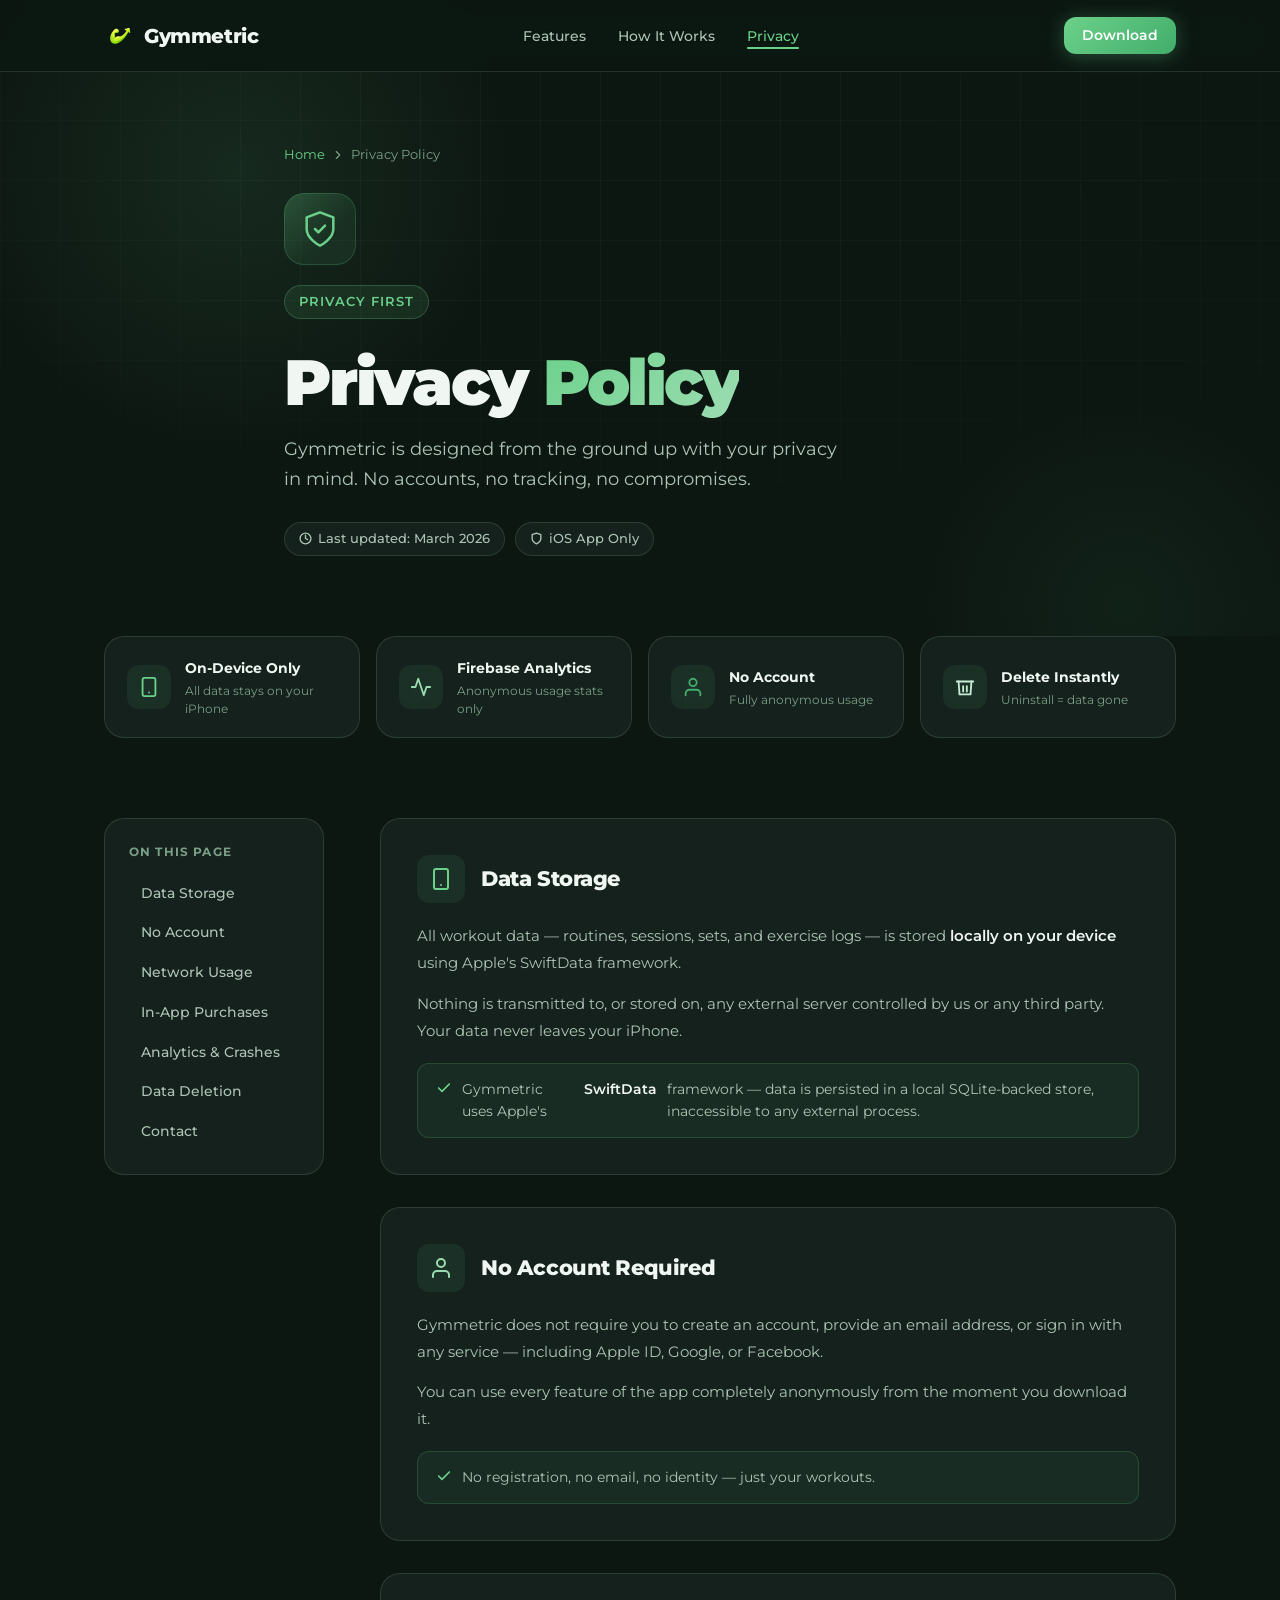
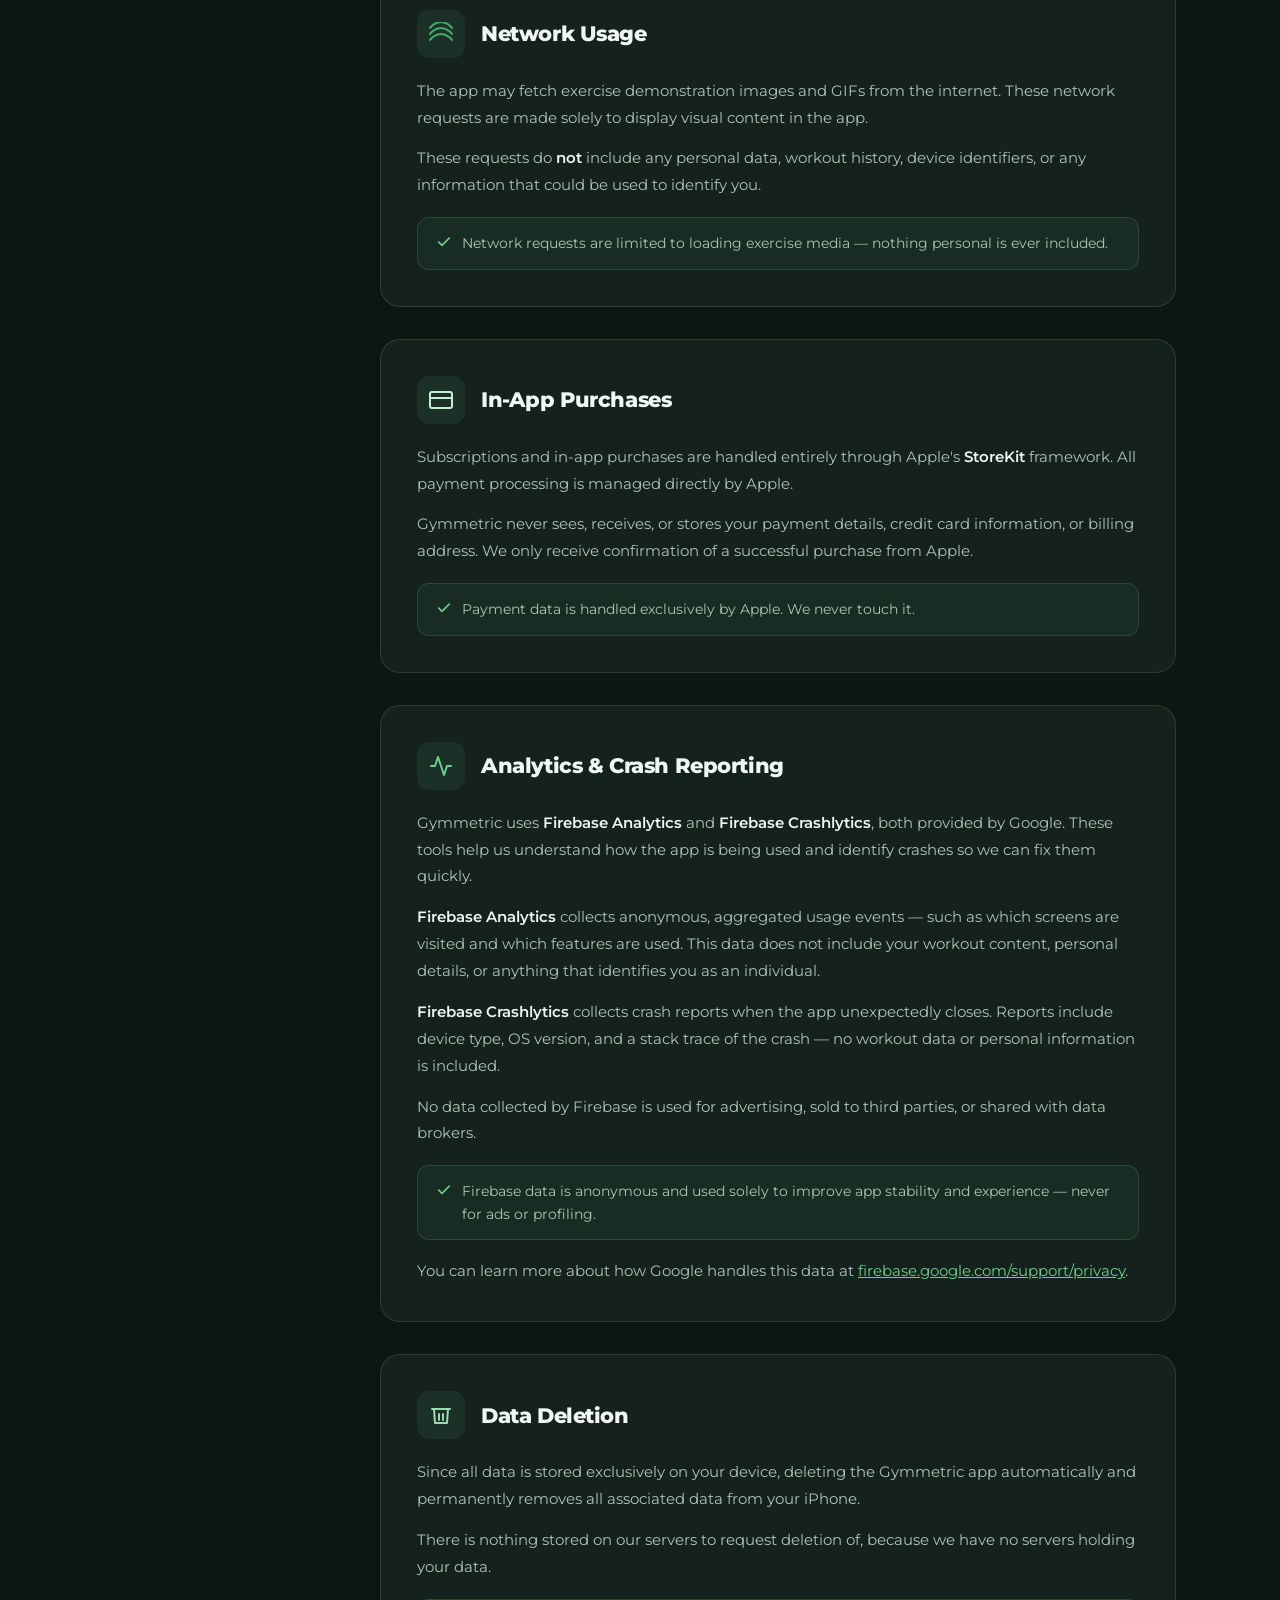
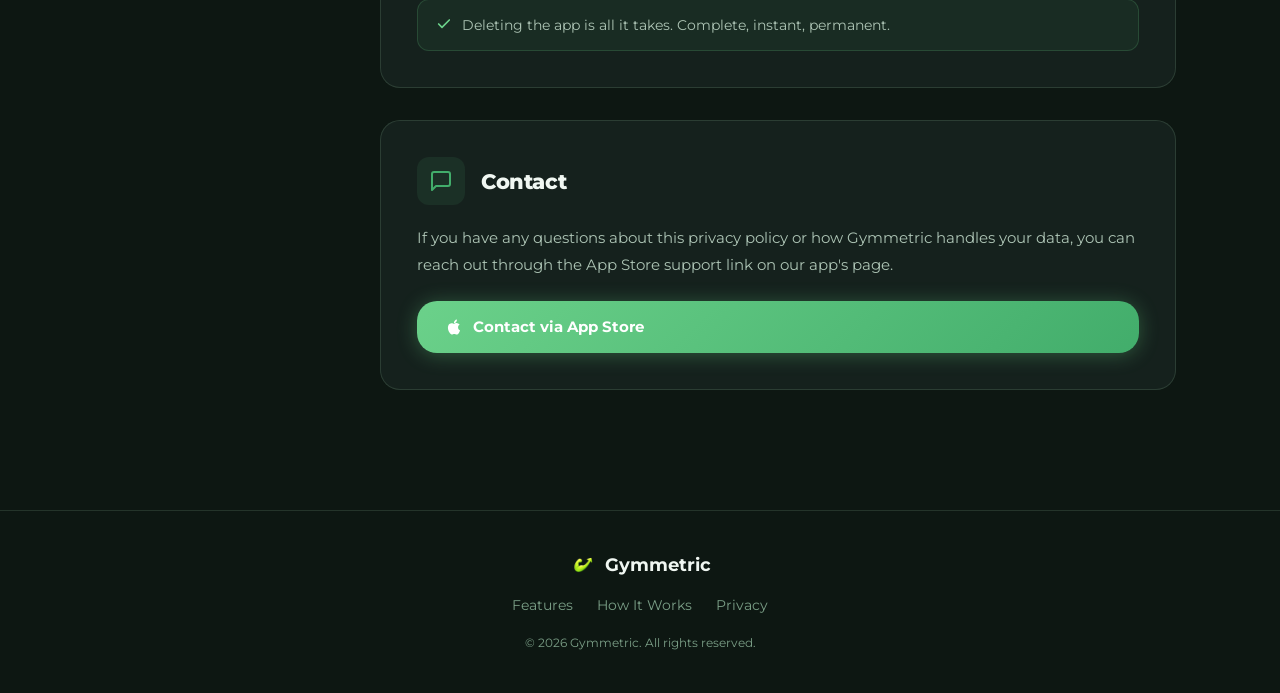
==== privacy.html @ 846d5af1 "feat: update website to fit the new app design" ====
<!DOCTYPE html>
<html lang="en">
<head>
    <meta charset="UTF-8">
    <meta name="viewport" content="width=device-width, initial-scale=1.0">
    <title>Privacy Policy — Gymmetric</title>
    <meta name="description" content="Gymmetric's privacy policy. Your workout data stays on your device. No accounts, no tracking, no ads.">
    <link rel="stylesheet" href="assets/css/styles.css">
    <link rel="stylesheet" href="assets/css/privacy.css">
    <link rel="icon" type="image/png" href="assets/images/logo.png">
    <link rel="apple-touch-icon" href="assets/images/logo.png">
    <link rel="preconnect" href="https://fonts.googleapis.com">
    <link rel="preconnect" href="https://fonts.gstatic.com" crossorigin>
    <link href="https://fonts.googleapis.com/css2?family=Montserrat:wght@400;500;600;700;800;900&display=swap" rel="stylesheet">
</head>
<body class="privacy-page">

    <!-- ======================== NAV ======================== -->
    <nav class="nav nav--scrolled" id="nav">
        <div class="nav__inner container">
            <a href="index.html" class="nav__logo">
                <img src="assets/images/logo.png" alt="Gymmetric" class="nav__logo-img">
                Gymmetric
            </a>
            <ul class="nav__links">
                <li><a href="index.html#features">Features</a></li>
                <li><a href="index.html#how-it-works">How It Works</a></li>
                <li><a href="privacy.html" class="active">Privacy</a></li>
            </ul>
            <a href="https://apps.apple.com/ma/app/gymmetric-gym-workout-tracker/id6747186413" target="_blank" rel="noopener" class="btn btn--sm btn--primary nav__cta">Download</a>
            <button class="nav__hamburger" id="hamburger" aria-label="Toggle menu">
                <span></span><span></span><span></span>
            </button>
        </div>
    </nav>

    <!-- Mobile menu -->
    <div class="mobile-menu" id="mobileMenu">
        <ul>
            <li><a href="index.html#features">Features</a></li>
            <li><a href="index.html#how-it-works">How It Works</a></li>
            <li><a href="privacy.html">Privacy</a></li>
            <li><a href="https://apps.apple.com/ma/app/gymmetric-gym-workout-tracker/id6747186413" target="_blank" rel="noopener" class="btn btn--primary btn--block">Download</a></li>
        </ul>
    </div>

    <!-- ======================== PAGE HERO ======================== -->
    <section class="priv-hero">
        <div class="priv-hero__glow priv-hero__glow--1"></div>
        <div class="priv-hero__glow priv-hero__glow--2"></div>
        <div class="hero__bg-grid"></div>
        <div class="container priv-hero__inner">
            <div class="priv-hero__breadcrumb reveal">
                <a href="index.html">Home</a>
                <svg width="14" height="14" viewBox="0 0 24 24" fill="none" stroke="currentColor" stroke-width="2" stroke-linecap="round" stroke-linejoin="round"><polyline points="9 18 15 12 9 6"/></svg>
                <span>Privacy Policy</span>
            </div>
            <div class="priv-hero__content reveal reveal--delay-1">
                <div class="priv-hero__icon">
                    <svg width="40" height="40" viewBox="0 0 24 24" fill="none" stroke="#6BD18A" stroke-width="1.5" stroke-linecap="round" stroke-linejoin="round">
                        <path d="M12 22s8-4 8-10V5l-8-3-8 3v7c0 6 8 10 8 10z"/>
                        <polyline points="9 12 11 14 15 10"/>
                    </svg>
                </div>
                <span class="badge">Privacy First</span>
                <h1 class="priv-hero__title">Privacy <span class="gradient-text">Policy</span></h1>
                <p class="priv-hero__subtitle">Gymmetric is designed from the ground up with your privacy in mind. No accounts, no tracking, no compromises.</p>
                <div class="priv-hero__meta">
                    <span class="priv-meta-pill">
                        <svg width="13" height="13" viewBox="0 0 24 24" fill="none" stroke="currentColor" stroke-width="2.5" stroke-linecap="round" stroke-linejoin="round"><circle cx="12" cy="12" r="10"/><path d="M12 6v6l4 2"/></svg>
                        Last updated: March 2026
                    </span>
                    <span class="priv-meta-pill">
                        <svg width="13" height="13" viewBox="0 0 24 24" fill="none" stroke="currentColor" stroke-width="2.5" stroke-linecap="round" stroke-linejoin="round"><path d="M12 22s8-4 8-10V5l-8-3-8 3v7c0 6 8 10 8 10z"/></svg>
                        iOS App Only
                    </span>
                </div>
            </div>
        </div>
    </section>

    <!-- ======================== QUICK SUMMARY ======================== -->
    <section class="priv-summary">
        <div class="container">
            <div class="priv-summary__grid">
                <div class="priv-summary__item reveal">
                    <div class="priv-summary__icon" style="--c: #6BD18A;">
                        <svg width="22" height="22" viewBox="0 0 24 24" fill="none" stroke="currentColor" stroke-width="2" stroke-linecap="round" stroke-linejoin="round"><rect x="5" y="2" width="14" height="20" rx="2"/><line x1="12" y1="18" x2="12.01" y2="18"/></svg>
                    </div>
                    <div>
                        <h4>On-Device Only</h4>
                        <p>All data stays on your iPhone</p>
                    </div>
                </div>
                <div class="priv-summary__item reveal reveal--delay-1">
                    <div class="priv-summary__icon" style="--c: #9ADCB0;">
                        <svg width="22" height="22" viewBox="0 0 24 24" fill="none" stroke="currentColor" stroke-width="2" stroke-linecap="round" stroke-linejoin="round"><polyline points="22 12 18 12 15 21 9 3 6 12 2 12"/></svg>
                    </div>
                    <div>
                        <h4>Firebase Analytics</h4>
                        <p>Anonymous usage stats only</p>
                    </div>
                </div>
                <div class="priv-summary__item reveal reveal--delay-2">
                    <div class="priv-summary__icon" style="--c: #42AD6B;">
                        <svg width="22" height="22" viewBox="0 0 24 24" fill="none" stroke="currentColor" stroke-width="2" stroke-linecap="round" stroke-linejoin="round"><path d="M20 21v-2a4 4 0 0 0-4-4H8a4 4 0 0 0-4 4v2"/><circle cx="12" cy="7" r="4"/></svg>
                    </div>
                    <div>
                        <h4>No Account</h4>
                        <p>Fully anonymous usage</p>
                    </div>
                </div>
                <div class="priv-summary__item reveal reveal--delay-3">
                    <div class="priv-summary__icon" style="--c: #C5EDD5;">
                        <svg width="22" height="22" viewBox="0 0 24 24" fill="none" stroke="currentColor" stroke-width="2" stroke-linecap="round" stroke-linejoin="round"><polyline points="3 6 5 6 21 6"/><path d="M19 6l-1 14H6L5 6"/><path d="M10 11v6"/><path d="M14 11v6"/></svg>
                    </div>
                    <div>
                        <h4>Delete Instantly</h4>
                        <p>Uninstall = data gone</p>
                    </div>
                </div>
            </div>
        </div>
    </section>

    <!-- ======================== PRIVACY DETAILS ======================== -->
    <section class="priv-content">
        <div class="container">
            <div class="priv-content__inner">

                <!-- Sidebar TOC -->
                <nav class="priv-toc" id="privToc">
                    <p class="priv-toc__label">On this page</p>
                    <ul>
                        <li><a href="#data-storage" class="priv-toc__link active">Data Storage</a></li>
                        <li><a href="#no-account" class="priv-toc__link">No Account</a></li>
                        <li><a href="#network" class="priv-toc__link">Network Usage</a></li>
                        <li><a href="#purchases" class="priv-toc__link">In-App Purchases</a></li>
                        <li><a href="#analytics" class="priv-toc__link">Analytics &amp; Crashes</a></li>
                        <li><a href="#deletion" class="priv-toc__link">Data Deletion</a></li>
                        <li><a href="#contact" class="priv-toc__link">Contact</a></li>
                    </ul>
                </nav>

                <!-- Main content -->
                <div class="priv-sections">

                    <div class="priv-section reveal" id="data-storage">
                        <div class="priv-section__header">
                            <div class="priv-section__icon" style="--c: #6BD18A;">
                                <svg width="24" height="24" viewBox="0 0 24 24" fill="none" stroke="currentColor" stroke-width="2" stroke-linecap="round" stroke-linejoin="round"><rect x="5" y="2" width="14" height="20" rx="2"/><line x1="12" y1="18" x2="12.01" y2="18"/></svg>
                            </div>
                            <h2 class="priv-section__title">Data Storage</h2>
                        </div>
                        <div class="priv-section__body">
                            <p>All workout data — routines, sessions, sets, and exercise logs — is stored <strong>locally on your device</strong> using Apple's SwiftData framework.</p>
                            <p>Nothing is transmitted to, or stored on, any external server controlled by us or any third party. Your data never leaves your iPhone.</p>
                            <div class="priv-highlight">
                                <svg width="16" height="16" viewBox="0 0 24 24" fill="none" stroke="#6BD18A" stroke-width="2.5" stroke-linecap="round" stroke-linejoin="round"><polyline points="20 6 9 17 4 12"/></svg>
                                Gymmetric uses Apple's <strong>SwiftData</strong> framework — data is persisted in a local SQLite-backed store, inaccessible to any external process.
                            </div>
                        </div>
                    </div>

                    <div class="priv-section reveal" id="no-account">
                        <div class="priv-section__header">
                            <div class="priv-section__icon" style="--c: #9ADCB0;">
                                <svg width="24" height="24" viewBox="0 0 24 24" fill="none" stroke="currentColor" stroke-width="2" stroke-linecap="round" stroke-linejoin="round"><path d="M20 21v-2a4 4 0 0 0-4-4H8a4 4 0 0 0-4 4v2"/><circle cx="12" cy="7" r="4"/></svg>
                            </div>
                            <h2 class="priv-section__title">No Account Required</h2>
                        </div>
                        <div class="priv-section__body">
                            <p>Gymmetric does not require you to create an account, provide an email address, or sign in with any service — including Apple ID, Google, or Facebook.</p>
                            <p>You can use every feature of the app completely anonymously from the moment you download it.</p>
                            <div class="priv-highlight">
                                <svg width="16" height="16" viewBox="0 0 24 24" fill="none" stroke="#6BD18A" stroke-width="2.5" stroke-linecap="round" stroke-linejoin="round"><polyline points="20 6 9 17 4 12"/></svg>
                                No registration, no email, no identity — just your workouts.
                            </div>
                        </div>
                    </div>

                    <div class="priv-section reveal" id="network">
                        <div class="priv-section__header">
                            <div class="priv-section__icon" style="--c: #42AD6B;">
                                <svg width="24" height="24" viewBox="0 0 24 24" fill="none" stroke="currentColor" stroke-width="2" stroke-linecap="round" stroke-linejoin="round"><path d="M1 6s4-6 11-6 11 6 11 6"/><path d="M1 12s4-6 11-6 11 6 11 6"/><path d="M1 18s4-6 11-6 11 6 11 6"/></svg>
                            </div>
                            <h2 class="priv-section__title">Network Usage</h2>
                        </div>
                        <div class="priv-section__body">
                            <p>The app may fetch exercise demonstration images and GIFs from the internet. These network requests are made solely to display visual content in the app.</p>
                            <p>These requests do <strong>not</strong> include any personal data, workout history, device identifiers, or any information that could be used to identify you.</p>
                            <div class="priv-highlight">
                                <svg width="16" height="16" viewBox="0 0 24 24" fill="none" stroke="#6BD18A" stroke-width="2.5" stroke-linecap="round" stroke-linejoin="round"><polyline points="20 6 9 17 4 12"/></svg>
                                Network requests are limited to loading exercise media — nothing personal is ever included.
                            </div>
                        </div>
                    </div>

                    <div class="priv-section reveal" id="purchases">
                        <div class="priv-section__header">
                            <div class="priv-section__icon" style="--c: #C5EDD5;">
                                <svg width="24" height="24" viewBox="0 0 24 24" fill="none" stroke="currentColor" stroke-width="2" stroke-linecap="round" stroke-linejoin="round"><rect x="1" y="4" width="22" height="16" rx="2"/><line x1="1" y1="10" x2="23" y2="10"/></svg>
                            </div>
                            <h2 class="priv-section__title">In-App Purchases</h2>
                        </div>
                        <div class="priv-section__body">
                            <p>Subscriptions and in-app purchases are handled entirely through Apple's <strong>StoreKit</strong> framework. All payment processing is managed directly by Apple.</p>
                            <p>Gymmetric never sees, receives, or stores your payment details, credit card information, or billing address. We only receive confirmation of a successful purchase from Apple.</p>
                            <div class="priv-highlight">
                                <svg width="16" height="16" viewBox="0 0 24 24" fill="none" stroke="#6BD18A" stroke-width="2.5" stroke-linecap="round" stroke-linejoin="round"><polyline points="20 6 9 17 4 12"/></svg>
                                Payment data is handled exclusively by Apple. We never touch it.
                            </div>
                        </div>
                    </div>

                    <div class="priv-section reveal" id="analytics">
                        <div class="priv-section__header">
                            <div class="priv-section__icon" style="--c: #6BD18A;">
                                <svg width="24" height="24" viewBox="0 0 24 24" fill="none" stroke="currentColor" stroke-width="2" stroke-linecap="round" stroke-linejoin="round"><polyline points="22 12 18 12 15 21 9 3 6 12 2 12"/></svg>
                            </div>
                            <h2 class="priv-section__title">Analytics &amp; Crash Reporting</h2>
                        </div>
                        <div class="priv-section__body">
                            <p>Gymmetric uses <strong>Firebase Analytics</strong> and <strong>Firebase Crashlytics</strong>, both provided by Google. These tools help us understand how the app is being used and identify crashes so we can fix them quickly.</p>
                            <p><strong>Firebase Analytics</strong> collects anonymous, aggregated usage events — such as which screens are visited and which features are used. This data does not include your workout content, personal details, or anything that identifies you as an individual.</p>
                            <p><strong>Firebase Crashlytics</strong> collects crash reports when the app unexpectedly closes. Reports include device type, OS version, and a stack trace of the crash — no workout data or personal information is included.</p>
                            <p>No data collected by Firebase is used for advertising, sold to third parties, or shared with data brokers.</p>
                            <div class="priv-highlight">
                                <svg width="16" height="16" viewBox="0 0 24 24" fill="none" stroke="#6BD18A" stroke-width="2.5" stroke-linecap="round" stroke-linejoin="round"><polyline points="20 6 9 17 4 12"/></svg>
                                Firebase data is anonymous and used solely to improve app stability and experience — never for ads or profiling.
                            </div>
                            <p style="margin-top: 4px;">You can learn more about how Google handles this data at <a href="https://firebase.google.com/support/privacy" target="_blank" rel="noopener" style="color: var(--primary); text-decoration: underline;">firebase.google.com/support/privacy</a>.</p>
                        </div>
                    </div>

                    <div class="priv-section reveal" id="deletion">
                        <div class="priv-section__header">
                            <div class="priv-section__icon" style="--c: #9ADCB0;">
                                <svg width="24" height="24" viewBox="0 0 24 24" fill="none" stroke="currentColor" stroke-width="2" stroke-linecap="round" stroke-linejoin="round"><polyline points="3 6 5 6 21 6"/><path d="M19 6l-1 14H6L5 6"/><path d="M10 11v6"/><path d="M14 11v6"/></svg>
                            </div>
                            <h2 class="priv-section__title">Data Deletion</h2>
                        </div>
                        <div class="priv-section__body">
                            <p>Since all data is stored exclusively on your device, deleting the Gymmetric app automatically and permanently removes all associated data from your iPhone.</p>
                            <p>There is nothing stored on our servers to request deletion of, because we have no servers holding your data.</p>
                            <div class="priv-highlight">
                                <svg width="16" height="16" viewBox="0 0 24 24" fill="none" stroke="#6BD18A" stroke-width="2.5" stroke-linecap="round" stroke-linejoin="round"><polyline points="20 6 9 17 4 12"/></svg>
                                Deleting the app is all it takes. Complete, instant, permanent.
                            </div>
                        </div>
                    </div>

                    <div class="priv-section reveal" id="contact">
                        <div class="priv-section__header">
                            <div class="priv-section__icon" style="--c: #42AD6B;">
                                <svg width="24" height="24" viewBox="0 0 24 24" fill="none" stroke="currentColor" stroke-width="2" stroke-linecap="round" stroke-linejoin="round"><path d="M21 15a2 2 0 0 1-2 2H7l-4 4V5a2 2 0 0 1 2-2h14a2 2 0 0 1 2 2z"/></svg>
                            </div>
                            <h2 class="priv-section__title">Contact</h2>
                        </div>
                        <div class="priv-section__body">
                            <p>If you have any questions about this privacy policy or how Gymmetric handles your data, you can reach out through the App Store support link on our app's page.</p>
                            <a href="https://apps.apple.com/ma/app/gymmetric-gym-workout-tracker/id6747186413" target="_blank" rel="noopener" class="priv-contact-btn">
                                <svg width="18" height="18" viewBox="0 0 24 24" fill="currentColor"><path d="M18.71 19.5c-.83 1.24-1.71 2.45-3.05 2.47-1.34.03-1.77-.79-3.29-.79-1.53 0-2 .77-3.27.82-1.31.05-2.3-1.32-3.14-2.53C4.25 17 2.94 12.45 4.7 9.39c.87-1.52 2.43-2.48 4.12-2.51 1.28-.02 2.5.87 3.29.87.78 0 2.26-1.07 3.8-.91.65.03 2.47.26 3.64 1.98-.09.06-2.17 1.28-2.15 3.81.03 3.02 2.65 4.03 2.68 4.04-.03.07-.42 1.44-1.38 2.83M13 3.5c.73-.83 1.94-1.46 2.94-1.5.13 1.17-.34 2.35-1.04 3.19-.69.85-1.83 1.51-2.95 1.42-.15-1.15.41-2.35 1.05-3.11z"/></svg>
                                Contact via App Store
                            </a>
                        </div>
                    </div>

                </div>
            </div>
        </div>
    </section>

    <!-- ======================== FOOTER ======================== -->
    <footer class="footer">
        <div class="container">
            <div class="footer__inner">
                <div class="footer__brand">
                    <img src="assets/images/logo.png" alt="Gymmetric" class="footer__logo-img">
                    <span>Gymmetric</span>
                </div>
                <div class="footer__links">
                    <a href="index.html#features">Features</a>
                    <a href="index.html#how-it-works">How It Works</a>
                    <a href="privacy.html">Privacy</a>
                </div>
                <p class="footer__copy">&copy; 2026 Gymmetric. All rights reserved.</p>
            </div>
        </div>
    </footer>

    <script src="assets/js/script.js"></script>
    <script src="assets/js/privacy.js"></script>
</body>
</html>
---- assets/css/styles.css ----
/* ================================================
   GYMMETRIC LANDING PAGE — STYLES
   ================================================ */

/* ---------- Reset & Base ---------- */
*, *::before, *::after {
    margin: 0;
    padding: 0;
    box-sizing: border-box;
}

:root {
    --primary: #6BD18A;
    --primary-dark: #42AD6B;
    --primary-light: #9ADCB0;
    --green: #6BD18A;
    --blue: #6BD18A;
    --purple: #8B5CF6;
    --pink: #E05D9E;

    --bg: #0D1712;
    --bg-subtle: #14211A;
    --bg-card: rgba(23, 36, 31, 0.88);
    --bg-card-hover: rgba(28, 43, 36, 0.95);
    --border: rgba(173, 224, 189, 0.14);
    --border-light: rgba(173, 224, 189, 0.30);

    --text: #F0F7F2;
    --text-secondary: #ADC4B5;
    --text-muted: #7A9E86;

    --radius-sm: 8px;
    --radius: 12px;
    --radius-lg: 20px;
    --radius-xl: 28px;
    --radius-full: 9999px;

    --shadow-sm: 0 1px 2px rgba(0,0,0,.3);
    --shadow: 0 4px 16px rgba(0,0,0,.4);
    --shadow-lg: 0 8px 40px rgba(0,0,0,.6);
    --shadow-glow: 0 0 60px rgba(107,209,138,.18);

    --transition: 0.3s cubic-bezier(.4,0,.2,1);
    --transition-slow: 0.6s cubic-bezier(.4,0,.2,1);

    --container: 1120px;
    --nav-h: 72px;
}

html {
    scroll-behavior: smooth;
    -webkit-font-smoothing: antialiased;
    -moz-osx-font-smoothing: grayscale;
}

body {
    font-family: 'Montserrat', -apple-system, BlinkMacSystemFont, 'Segoe UI', sans-serif;
    background: var(--bg);
    color: var(--text);
    line-height: 1.6;
    overflow-x: hidden;
}

img { display: block; max-width: 100%; }
a { text-decoration: none; color: inherit; }
ul { list-style: none; }

/* ---------- Container ---------- */
.container {
    width: 100%;
    max-width: var(--container);
    margin: 0 auto;
    padding: 0 24px;
}

/* ---------- Typography ---------- */
.section-title {
    font-size: clamp(2rem, 5vw, 3.2rem);
    font-weight: 800;
    line-height: 1.15;
    letter-spacing: -0.03em;
}

.section-subtitle {
    font-size: 1.1rem;
    color: var(--text-secondary);
    max-width: 560px;
    margin: 16px auto 0;
}

.gradient-text {
    background: linear-gradient(135deg, #6BD18A 0%, #9ADCB0 45%, #C5EDD5 65%, #9ADCB0 85%, #6BD18A 100%);
    background-size: 250% 100%;
    -webkit-background-clip: text;
    -webkit-text-fill-color: transparent;
    background-clip: text;
    animation: gradient-shift 5s linear infinite;
}

@keyframes gradient-shift {
    0% { background-position: 0% 0%; }
    100% { background-position: -250% 0%; }
}

.section-header {
    text-align: center;
    margin-bottom: 64px;
}

/* ---------- Badge ---------- */
.badge {
    display: inline-block;
    padding: 6px 14px;
    font-size: 0.8rem;
    font-weight: 600;
    text-transform: uppercase;
    letter-spacing: 0.08em;
    color: var(--primary);
    background: rgba(107,209,138,.1);
    border: 1px solid rgba(107,209,138,.25);
    border-radius: var(--radius-full);
    margin-bottom: 16px;
}

/* ---------- Buttons ---------- */
.btn {
    display: inline-flex;
    align-items: center;
    justify-content: center;
    gap: 8px;
    font-family: inherit;
    font-weight: 600;
    border: none;
    border-radius: var(--radius);
    cursor: pointer;
    transition: var(--transition);
    white-space: nowrap;
}

.btn--sm { padding: 8px 18px; font-size: 0.85rem; }
.btn--lg { padding: 16px 32px; font-size: 1.05rem; border-radius: var(--radius-lg); }
.btn--block { width: 100%; }

.btn--primary {
    background: linear-gradient(135deg, #6BD18A, #42AD6B);
    color: #fff;
    box-shadow: 0 2px 20px rgba(107,209,138,.32);
}
.btn--primary:hover {
    background: linear-gradient(135deg, #7ADCA0, #4BBC78);
    box-shadow: 0 6px 30px rgba(107,209,138,.48);
    transform: translateY(-2px);
}

.btn--ghost {
    background: transparent;
    color: var(--text-secondary);
    border: 1px solid var(--border);
}
.btn--ghost:hover {
    color: var(--text);
    border-color: var(--border-light);
    background: rgba(255,255,255,.04);
}

.btn--outline {
    background: transparent;
    color: var(--text);
    border: 1px solid var(--border);
}
.btn--outline:hover {
    border-color: var(--primary);
    color: var(--primary);
    background: rgba(107,209,138,.05);
}

/* ======================== NAV ======================== */
.nav {
    position: fixed;
    top: 0;
    left: 0;
    right: 0;
    height: var(--nav-h);
    z-index: 100;
    transition: var(--transition);
    background: transparent;
}

.nav--scrolled {
    background: rgba(13,23,18,.9);
    backdrop-filter: blur(20px) saturate(1.8);
    -webkit-backdrop-filter: blur(20px) saturate(1.8);
    border-bottom: 1px solid var(--border);
}

.nav__inner {
    display: flex;
    align-items: center;
    justify-content: space-between;
    height: 100%;
}

.nav__logo {
    display: flex;
    align-items: center;
    gap: 8px;
    font-size: 1.25rem;
    font-weight: 800;
    letter-spacing: -0.02em;
}

.nav__logo-img {
    width: 32px;
    height: 32px;
    object-fit: contain;
    mix-blend-mode: screen;
}

.footer__logo-img {
    width: 28px;
    height: 28px;
    object-fit: contain;
    mix-blend-mode: screen;
}

.nav__links {
    display: flex;
    gap: 32px;
}

.nav__links a {
    font-size: 0.9rem;
    font-weight: 500;
    color: var(--text-secondary);
    transition: var(--transition);
    position: relative;
}

.nav__links a::after {
    content: '';
    position: absolute;
    bottom: -4px;
    left: 0;
    width: 0;
    height: 2px;
    background: var(--primary);
    border-radius: 1px;
    transition: var(--transition);
}

.nav__links a:hover {
    color: var(--text);
}

.nav__links a:hover::after {
    width: 100%;
}

.nav__hamburger {
    display: none;
    flex-direction: column;
    gap: 5px;
    background: none;
    border: none;
    cursor: pointer;
    padding: 4px;
}

.nav__hamburger span {
    display: block;
    width: 22px;
    height: 2px;
    background: var(--text);
    border-radius: 2px;
    transition: var(--transition);
}

.mobile-menu {
    position: fixed;
    top: var(--nav-h);
    left: 0;
    right: 0;
    background: rgba(13,23,18,.97);
    backdrop-filter: blur(24px);
    -webkit-backdrop-filter: blur(24px);
    padding: 24px;
    z-index: 99;
    transform: translateY(-110%);
    opacity: 0;
    transition: var(--transition);
    border-bottom: 1px solid var(--border);
}

.mobile-menu.open {
    transform: translateY(0);
    opacity: 1;
}

.mobile-menu ul {
    display: flex;
    flex-direction: column;
    gap: 16px;
}

.mobile-menu a {
    font-size: 1.1rem;
    font-weight: 500;
    color: var(--text-secondary);
    transition: var(--transition);
}

.mobile-menu a:hover {
    color: var(--text);
}

/* ======================== HERO ======================== */
.hero {
    position: relative;
    min-height: 100vh;
    display: flex;
    flex-direction: column;
    justify-content: center;
    padding-top: var(--nav-h);
    overflow: hidden;
}

.hero::before {
    content: '';
    position: absolute;
    bottom: -15%;
    left: -5%;
    width: 500px;
    height: 500px;
    background: radial-gradient(circle, rgba(66,173,107,.07) 0%, transparent 70%);
    border-radius: 50%;
    pointer-events: none;
    animation: pulse-glow 8s ease-in-out 1s infinite reverse;
    z-index: 0;
}

.hero__bg-glow {
    position: absolute;
    top: -30%;
    right: -10%;
    width: 700px;
    height: 700px;
    background: radial-gradient(circle, rgba(107,209,138,.12) 0%, transparent 70%);
    border-radius: 50%;
    pointer-events: none;
    animation: pulse-glow 6s ease-in-out infinite;
}

@keyframes pulse-glow {
    0%, 100% { transform: scale(1); opacity: 1; }
    50% { transform: scale(1.15); opacity: 0.7; }
}

.hero__bg-grid {
    position: absolute;
    inset: 0;
    background-image:
        linear-gradient(rgba(255,255,255,.03) 1px, transparent 1px),
        linear-gradient(90deg, rgba(255,255,255,.03) 1px, transparent 1px);
    background-size: 60px 60px;
    mask-image: radial-gradient(ellipse 80% 60% at 50% 30%, black 30%, transparent 100%);
    -webkit-mask-image: radial-gradient(ellipse 80% 60% at 50% 30%, black 30%, transparent 100%);
    pointer-events: none;
}

.hero__inner {
    display: grid;
    grid-template-columns: 1fr 1fr;
    align-items: center;
    gap: 64px;
    padding: 80px 24px;
    position: relative;
    z-index: 1;
}

.hero__title {
    font-size: clamp(2.8rem, 6vw, 4.2rem);
    font-weight: 900;
    line-height: 1.08;
    letter-spacing: -0.04em;
}

.hero__subtitle {
    font-size: 1.15rem;
    color: var(--text-secondary);
    margin-top: 20px;
    line-height: 1.7;
    max-width: 480px;
}

.hero__actions {
    display: flex;
    gap: 12px;
    margin-top: 32px;
    flex-wrap: wrap;
}

.hero__stats {
    display: flex;
    align-items: center;
    gap: 24px;
    margin-top: 48px;
}

.hero__stat {
    display: flex;
    flex-direction: column;
}

.hero__stat-value {
    font-size: 1.5rem;
    font-weight: 800;
    color: var(--primary);
}

.hero__stat-label {
    font-size: 0.8rem;
    color: var(--text-muted);
    text-transform: uppercase;
    letter-spacing: 0.06em;
}

.hero__stat-divider {
    width: 1px;
    height: 36px;
    background: var(--border);
}

/* Scroll hint */
.hero__scroll-hint {
    display: flex;
    flex-direction: column;
    align-items: center;
    gap: 8px;
    padding-bottom: 32px;
    position: relative;
    z-index: 1;
}

.hero__scroll-hint span {
    font-size: 0.75rem;
    color: var(--text-muted);
    text-transform: uppercase;
    letter-spacing: 0.08em;
}

.hero__scroll-mouse {
    width: 24px;
    height: 38px;
    border: 2px solid var(--border-light);
    border-radius: 12px;
    display: flex;
    justify-content: center;
    padding-top: 8px;
}

.hero__scroll-dot {
    width: 3px;
    height: 8px;
    background: var(--primary);
    border-radius: 2px;
    animation: scroll-bounce 2s ease-in-out infinite;
}

@keyframes scroll-bounce {
    0%, 100% { transform: translateY(0); opacity: 1; }
    50% { transform: translateY(10px); opacity: 0.3; }
}

/* ---------- Phone Mockup ---------- */
.hero__visual {
    display: flex;
    justify-content: center;
}

.phone-mockup {
    perspective: 1200px;
}

.phone-mockup__frame {
    width: 280px;
    height: 580px;
    background: #162219;
    border-radius: 40px;
    padding: 12px;
    position: relative;
    box-shadow:
        0 0 0 2px rgba(107,209,138,.22),
        0 20px 60px rgba(0,0,0,.5),
        0 0 80px rgba(107,209,138,.12);
    animation: phone-float 6s ease-in-out infinite, border-pulse 4s ease-in-out infinite;
}

@keyframes phone-float {
    0%, 100% { transform: translateY(0) rotateX(2deg) rotateY(-2deg); }
    50% { transform: translateY(-12px) rotateX(-1deg) rotateY(1deg); }
}

@keyframes border-pulse {
    0%, 100% {
        box-shadow: 0 0 0 2px rgba(107,209,138,.22), 0 20px 60px rgba(0,0,0,.5), 0 0 80px rgba(107,209,138,.12);
    }
    50% {
        box-shadow: 0 0 0 2px rgba(107,209,138,.45), 0 20px 60px rgba(0,0,0,.5), 0 0 140px rgba(107,209,138,.26);
    }
}

/* ======================== PARTICLES ======================== */
.hero__particles {
    position: absolute;
    inset: 0;
    pointer-events: none;
    overflow: hidden;
    z-index: 0;
}

.hero__particle {
    position: absolute;
    left: var(--x, 50%);
    top: var(--y, 50%);
    width: var(--size, 4px);
    height: var(--size, 4px);
    background: #6BD18A;
    border-radius: 50%;
    opacity: var(--opacity, 0.3);
    animation: particle-float var(--duration, 5s) ease-in-out var(--delay, 0s) infinite;
}

@keyframes particle-float {
    0%, 100% { transform: translateY(0) scale(1); }
    40% { transform: translateY(-22px) scale(1.15); }
    70% { transform: translateY(-10px) translateX(8px) scale(0.85); }
}

.phone-mockup__notch {
    width: 120px;
    height: 28px;
    background: #162219;
    border-radius: 0 0 16px 16px;
    position: absolute;
    top: 12px;
    left: 50%;
    transform: translateX(-50%);
    z-index: 2;
}

.phone-mockup__screen {
    width: 100%;
    height: 100%;
    background: #000;
    border-radius: 30px;
    overflow: hidden;
}

.phone-mockup__screenshot {
    width: 100%;
    height: 100%;
    object-fit: cover;
    object-position: top;
    display: block;
}

/* ======================== FEATURES ======================== */
.features {
    padding: 120px 0;
    position: relative;
}

.features__grid {
    display: grid;
    grid-template-columns: repeat(3, 1fr);
    gap: 24px;
}

.feature-card {
    padding: 32px;
    background: var(--bg-card);
    backdrop-filter: blur(20px);
    -webkit-backdrop-filter: blur(20px);
    border: 1px solid var(--border);
    border-radius: var(--radius-lg);
    transition: var(--transition);
    position: relative;
    overflow: hidden;
}

.feature-card::before {
    content: '';
    position: absolute;
    inset: 0;
    background: radial-gradient(circle at top left, rgba(107,209,138,.07), transparent 50%);
    opacity: 0;
    transition: var(--transition-slow);
}

.feature-card::after {
    content: '';
    position: absolute;
    top: 0;
    left: -100%;
    width: 60%;
    height: 100%;
    background: linear-gradient(90deg, transparent, rgba(107,209,138,.07), transparent);
    transform: skewX(-15deg);
    pointer-events: none;
}

.feature-card:hover::after {
    animation: shimmer 0.8s ease forwards;
}

@keyframes shimmer {
    0% { left: -100%; }
    100% { left: 200%; }
}

.feature-card:hover {
    border-color: var(--border-light);
    background: var(--bg-card-hover);
    transform: translateY(-4px);
    box-shadow: var(--shadow-lg);
}

.feature-card:hover::before {
    opacity: 1;
}

.feature-card__icon {
    width: 56px;
    height: 56px;
    display: flex;
    align-items: center;
    justify-content: center;
    border-radius: var(--radius);
    background: rgba(107,209,138,.08);
    color: var(--accent, var(--primary));
    margin-bottom: 20px;
    transition: var(--transition);
}

.feature-card:hover .feature-card__icon {
    transform: scale(1.1);
    background: rgba(107,209,138,.14);
}

.feature-card__title {
    font-size: 1.15rem;
    font-weight: 700;
    margin-bottom: 8px;
}

.feature-card__desc {
    font-size: 0.92rem;
    color: var(--text-secondary);
    line-height: 1.65;
}

/* ======================== HOW IT WORKS ======================== */
.how-it-works {
    padding: 120px 0;
    background: var(--bg-subtle);
}

.steps {
    display: flex;
    align-items: flex-start;
    justify-content: center;
    gap: 8px;
    flex-wrap: wrap;
}

.step {
    flex: 0 1 300px;
    text-align: center;
}

.step__number {
    font-size: 3rem;
    font-weight: 900;
    color: rgba(107,209,138,.15);
    letter-spacing: -0.04em;
    line-height: 1;
    margin-bottom: 16px;
}

.step__content {
    padding: 24px;
}

.step__icon-wrap {
    width: 64px;
    height: 64px;
    display: flex;
    align-items: center;
    justify-content: center;
    background: var(--bg-card);
    border: 1px solid var(--border);
    border-radius: var(--radius-lg);
    margin: 0 auto 16px;
    transition: var(--transition);
}

.step:hover .step__icon-wrap {
    border-color: var(--primary);
    box-shadow: var(--shadow-glow);
    transform: scale(1.05);
}

.step__title {
    font-size: 1.1rem;
    font-weight: 700;
    margin-bottom: 8px;
}

.step__desc {
    font-size: 0.9rem;
    color: var(--text-secondary);
    line-height: 1.65;
}

.step__connector {
    display: flex;
    align-items: center;
    padding-top: 60px;
}

/* ======================== SHOWCASE ======================== */
.showcase {
    padding: 120px 0;
}

.showcase__cards {
    display: grid;
    grid-template-columns: repeat(3, 1fr);
    gap: 20px;
}

.showcase-card {
    padding: 28px;
    background: var(--bg-card);
    border: 1px solid var(--border);
    border-radius: var(--radius-lg);
    transition: var(--transition);
    text-align: center;
}

.showcase-card:hover {
    border-color: var(--border-light);
    transform: translateY(-3px);
    box-shadow: var(--shadow);
}

.showcase-card__emoji {
    font-size: 2rem;
    margin-bottom: 12px;
}

.showcase-card h4 {
    font-size: 1rem;
    font-weight: 700;
    margin-bottom: 6px;
}

.showcase-card p {
    font-size: 0.88rem;
    color: var(--text-secondary);
    line-height: 1.55;
}

/* ======================== PRICING ======================== */
.pricing {
    padding: 120px 0;
    background: var(--bg-subtle);
}

.pricing__grid {
    display: grid;
    grid-template-columns: repeat(3, 1fr);
    gap: 24px;
    align-items: start;
}

.pricing-card {
    padding: 32px;
    background: var(--bg-card);
    border: 1px solid var(--border);
    border-radius: var(--radius-xl);
    transition: var(--transition);
    position: relative;
}

.pricing-card:hover {
    transform: translateY(-4px);
    box-shadow: var(--shadow-lg);
}

.pricing-card--pro {
    border-color: var(--primary);
    background: linear-gradient(180deg, rgba(107,209,138,.07) 0%, var(--bg-card) 40%);
    box-shadow: 0 0 40px rgba(107,209,138,.12);
}

.pricing-card--pro:hover {
    box-shadow: 0 0 60px rgba(107,209,138,.22);
}

.pricing-card__badge {
    position: absolute;
    top: -12px;
    left: 50%;
    transform: translateX(-50%);
    padding: 4px 16px;
    font-size: 0.75rem;
    font-weight: 700;
    text-transform: uppercase;
    letter-spacing: 0.06em;
    color: #fff;
    background: var(--primary);
    border-radius: var(--radius-full);
    white-space: nowrap;
}

.pricing-card__header {
    text-align: center;
    margin-bottom: 24px;
}

.pricing-card__header h3 {
    font-size: 1.1rem;
    font-weight: 700;
    margin-bottom: 8px;
}

.pricing-card__price {
    font-size: 3rem;
    font-weight: 900;
    letter-spacing: -0.04em;
    line-height: 1;
}

.pricing-card__cents {
    font-size: 1.5rem;
    font-weight: 700;
}

.pricing-card__period {
    font-size: 0.85rem;
    color: var(--text-muted);
}

.pricing-card__savings {
    display: inline-block;
    padding: 4px 12px;
    font-size: 0.78rem;
    font-weight: 600;
    color: var(--green);
    background: rgba(107,209,138,.1);
    border: 1px solid rgba(107,209,138,.22);
    border-radius: var(--radius-full);
    margin: -8px 0 16px;
}

.pricing-card__features {
    display: flex;
    flex-direction: column;
    gap: 12px;
    margin-bottom: 28px;
}

.pricing-card__features li {
    display: flex;
    align-items: center;
    gap: 10px;
    font-size: 0.92rem;
    color: var(--text-secondary);
}

/* ======================== PRIVACY ======================== */
.privacy {
    padding: 120px 0;
}

.privacy__inner {
    max-width: 900px;
    margin: 0 auto;
    text-align: center;
}

.privacy__icon {
    margin-bottom: 16px;
}

.privacy__intro {
    font-size: 1.05rem;
    color: var(--text-secondary);
    margin: 16px auto 48px;
    max-width: 560px;
    line-height: 1.7;
}

.privacy__grid {
    display: grid;
    grid-template-columns: repeat(2, 1fr);
    gap: 20px;
    text-align: left;
}

.privacy__card {
    padding: 24px;
    background: var(--bg-card);
    border: 1px solid var(--border);
    border-radius: var(--radius-lg);
    transition: var(--transition);
}

.privacy__card:hover {
    border-color: var(--border-light);
}

.privacy__card h4 {
    font-size: 1rem;
    font-weight: 700;
    margin-bottom: 8px;
}

.privacy__card p {
    font-size: 0.88rem;
    color: var(--text-secondary);
    line-height: 1.65;
}

.privacy__footer {
    margin-top: 40px;
    font-size: 0.82rem;
    color: var(--text-muted);
}

/* ======================== CTA ======================== */
.cta {
    padding: 120px 0;
    background: var(--bg-subtle);
    position: relative;
    overflow: hidden;
}

.cta__glow {
    position: absolute;
    top: 50%;
    left: 50%;
    transform: translate(-50%, -50%);
    width: 700px;
    height: 700px;
    background: radial-gradient(circle, rgba(107,209,138,.1), transparent 70%);
    pointer-events: none;
    animation: pulse-glow 5s ease-in-out infinite;
}

.cta__inner {
    text-align: center;
    position: relative;
    z-index: 1;
}

.cta__inner .section-subtitle {
    margin-bottom: 36px;
}

.btn--app-store {
    padding: 18px 36px;
    font-size: 1.1rem;
    border-radius: var(--radius-lg);
}

/* ======================== FOOTER ======================== */
.footer {
    padding: 40px 0;
    border-top: 1px solid var(--border);
}

.footer__inner {
    display: flex;
    flex-direction: column;
    align-items: center;
    gap: 16px;
}

.footer__brand {
    display: flex;
    align-items: center;
    gap: 8px;
    font-weight: 700;
    font-size: 1.1rem;
}

.footer__links {
    display: flex;
    gap: 24px;
}

.footer__links a {
    font-size: 0.85rem;
    color: var(--text-muted);
    transition: var(--transition);
}

.footer__links a:hover {
    color: var(--text);
}

.footer__copy {
    font-size: 0.78rem;
    color: var(--text-muted);
}

/* ======================== REVEAL ANIMATION ======================== */
.reveal {
    opacity: 0;
    transform: translateY(30px);
    transition: opacity 0.7s cubic-bezier(.4,0,.2,1), transform 0.7s cubic-bezier(.4,0,.2,1);
}

.reveal--delay-1 { transition-delay: 0.15s; }
.reveal--delay-2 { transition-delay: 0.3s; }
.reveal--delay-3 { transition-delay: 0.45s; }

.reveal.visible {
    opacity: 1;
    transform: translateY(0);
}

/* ======================== RESPONSIVE ======================== */
@media (max-width: 1024px) {
    .features__grid,
    .showcase__cards {
        grid-template-columns: repeat(2, 1fr);
    }

    .pricing__grid {
        grid-template-columns: 1fr;
        max-width: 400px;
        margin: 0 auto;
    }

    .hero__inner {
        grid-template-columns: 1fr;
        text-align: center;
        gap: 48px;
        padding: 60px 24px;
    }

    .hero__subtitle {
        margin-left: auto;
        margin-right: auto;
    }

    .hero__actions {
        justify-content: center;
    }

    .hero__stats {
        justify-content: center;
    }

    .step__connector {
        display: none;
    }

    .steps {
        flex-direction: column;
        align-items: center;
    }
}

@media (max-width: 768px) {
    .nav__links,
    .nav__cta {
        display: none;
    }

    .nav__hamburger {
        display: flex;
    }

    .features__grid,
    .showcase__cards,
    .privacy__grid {
        grid-template-columns: 1fr;
    }

    .hero__title {
        font-size: 2.4rem;
    }

    .section-title {
        font-size: 1.8rem;
    }

    .phone-mockup__frame {
        width: 240px;
        height: 500px;
    }

    .features,
    .how-it-works,
    .showcase,
    .pricing,
    .privacy,
    .cta {
        padding: 80px 0;
    }
}

@media (max-width: 480px) {
    .hero__stats {
        gap: 16px;
    }

    .hero__stat-value {
        font-size: 1.2rem;
    }

    .hero__actions {
        flex-direction: column;
        width: 100%;
    }

    .hero__actions .btn {
        width: 100%;
    }

    .phone-mockup__frame {
        width: 220px;
        height: 460px;
    }
}
---- assets/css/privacy.css ----
/* ================================================
   GYMMETRIC — PRIVACY PAGE STYLES
   ================================================ */

/* ---------- Nav override: always solid on this page ---------- */
.privacy-page .nav {
    background: rgba(13,23,18,.92);
    backdrop-filter: blur(20px) saturate(1.8);
    -webkit-backdrop-filter: blur(20px) saturate(1.8);
    border-bottom: 1px solid var(--border);
}

.privacy-page .nav__links a.active {
    color: var(--primary);
}

.privacy-page .nav__links a.active::after {
    width: 100%;
}

/* ======================== HERO ======================== */
.priv-hero {
    position: relative;
    padding: calc(var(--nav-h) + 72px) 0 80px;
    overflow: hidden;
}

.priv-hero__glow {
    position: absolute;
    border-radius: 50%;
    pointer-events: none;
}

.priv-hero__glow--1 {
    top: -20%;
    left: -5%;
    width: 600px;
    height: 600px;
    background: radial-gradient(circle, rgba(107,209,138,.1) 0%, transparent 65%);
    animation: pulse-glow 7s ease-in-out infinite;
}

.priv-hero__glow--2 {
    bottom: -30%;
    right: -5%;
    width: 440px;
    height: 440px;
    background: radial-gradient(circle, rgba(66,173,107,.07) 0%, transparent 65%);
    animation: pulse-glow 9s ease-in-out 2s infinite reverse;
}

.priv-hero__inner {
    position: relative;
    z-index: 1;
    max-width: 760px;
}

.priv-hero__breadcrumb {
    display: flex;
    align-items: center;
    gap: 6px;
    font-size: 0.82rem;
    color: var(--text-muted);
    margin-bottom: 28px;
}

.priv-hero__breadcrumb a {
    color: var(--primary);
    transition: var(--transition);
}

.priv-hero__breadcrumb a:hover {
    color: var(--primary-light);
}

.priv-hero__breadcrumb svg {
    color: var(--text-muted);
    flex-shrink: 0;
}

.priv-hero__icon {
    width: 72px;
    height: 72px;
    display: flex;
    align-items: center;
    justify-content: center;
    background: rgba(107,209,138,.08);
    border: 1px solid rgba(107,209,138,.2);
    border-radius: 20px;
    margin-bottom: 20px;
    position: relative;
}

.priv-hero__icon::after {
    content: '';
    position: absolute;
    inset: -1px;
    border-radius: 21px;
    background: linear-gradient(135deg, rgba(107,209,138,.2), transparent 60%);
    pointer-events: none;
}

.priv-hero__title {
    font-size: clamp(2.6rem, 6vw, 4rem);
    font-weight: 900;
    line-height: 1.1;
    letter-spacing: -0.04em;
    margin: 12px 0 16px;
}

.priv-hero__subtitle {
    font-size: 1.1rem;
    color: var(--text-secondary);
    line-height: 1.7;
    max-width: 560px;
}

.priv-hero__meta {
    display: flex;
    flex-wrap: wrap;
    gap: 10px;
    margin-top: 28px;
}

.priv-meta-pill {
    display: inline-flex;
    align-items: center;
    gap: 6px;
    padding: 6px 14px;
    font-size: 0.8rem;
    font-weight: 500;
    color: var(--text-secondary);
    background: var(--bg-card);
    border: 1px solid var(--border);
    border-radius: var(--radius-full);
    backdrop-filter: blur(12px);
}

/* ======================== SUMMARY STRIP ======================== */
.priv-summary {
    padding: 0 0 80px;
    position: relative;
    z-index: 1;
}

.priv-summary__grid {
    display: grid;
    grid-template-columns: repeat(4, 1fr);
    gap: 16px;
}

.priv-summary__item {
    display: flex;
    align-items: center;
    gap: 14px;
    padding: 20px 22px;
    background: var(--bg-card);
    backdrop-filter: blur(20px);
    -webkit-backdrop-filter: blur(20px);
    border: 1px solid var(--border);
    border-radius: var(--radius-lg);
    transition: var(--transition);
}

.priv-summary__item:hover {
    border-color: rgba(107,209,138,.28);
    transform: translateY(-3px);
    box-shadow: var(--shadow);
}

.priv-summary__icon {
    width: 44px;
    height: 44px;
    flex-shrink: 0;
    display: flex;
    align-items: center;
    justify-content: center;
    border-radius: var(--radius);
    background: rgba(107,209,138,.08);
    color: var(--c, var(--primary));
    transition: var(--transition);
}

.priv-summary__item:hover .priv-summary__icon {
    background: rgba(107,209,138,.14);
    transform: scale(1.08);
}

.priv-summary__item h4 {
    font-size: 0.9rem;
    font-weight: 700;
    margin-bottom: 2px;
}

.priv-summary__item p {
    font-size: 0.78rem;
    color: var(--text-muted);
    line-height: 1.4;
}

/* ======================== MAIN CONTENT + SIDEBAR ======================== */
.priv-content {
    padding: 0 0 120px;
}

.priv-content__inner {
    display: grid;
    grid-template-columns: 220px 1fr;
    gap: 56px;
    align-items: start;
}

/* ---------- TOC Sidebar ---------- */
.priv-toc {
    position: sticky;
    top: calc(var(--nav-h) + 32px);
    padding: 24px;
    background: var(--bg-card);
    backdrop-filter: blur(16px);
    border: 1px solid var(--border);
    border-radius: var(--radius-lg);
}

.priv-toc__label {
    font-size: 0.72rem;
    font-weight: 700;
    text-transform: uppercase;
    letter-spacing: 0.1em;
    color: var(--text-muted);
    margin-bottom: 14px;
}

.priv-toc ul {
    display: flex;
    flex-direction: column;
    gap: 4px;
}

.priv-toc__link {
    display: block;
    padding: 7px 10px;
    font-size: 0.85rem;
    font-weight: 500;
    color: var(--text-secondary);
    border-radius: var(--radius-sm);
    transition: var(--transition);
    border-left: 2px solid transparent;
}

.priv-toc__link:hover {
    color: var(--text);
    background: rgba(107,209,138,.06);
    border-left-color: rgba(107,209,138,.4);
}

.priv-toc__link.active {
    color: var(--primary);
    background: rgba(107,209,138,.08);
    border-left-color: var(--primary);
    font-weight: 600;
}

/* ---------- Sections ---------- */
.priv-sections {
    display: flex;
    flex-direction: column;
    gap: 32px;
}

.priv-section {
    padding: 36px;
    background: var(--bg-card);
    backdrop-filter: blur(20px);
    -webkit-backdrop-filter: blur(20px);
    border: 1px solid var(--border);
    border-radius: var(--radius-lg);
    transition: var(--transition);
    position: relative;
    overflow: hidden;
}

.priv-section::before {
    content: '';
    position: absolute;
    top: 0;
    left: 0;
    right: 0;
    height: 2px;
    background: linear-gradient(90deg, var(--primary), transparent);
    opacity: 0;
    transition: var(--transition-slow);
}

.priv-section:hover {
    border-color: rgba(107,209,138,.22);
}

.priv-section:hover::before {
    opacity: 1;
}

.priv-section__header {
    display: flex;
    align-items: center;
    gap: 16px;
    margin-bottom: 20px;
}

.priv-section__icon {
    width: 48px;
    height: 48px;
    flex-shrink: 0;
    display: flex;
    align-items: center;
    justify-content: center;
    border-radius: var(--radius);
    background: rgba(107,209,138,.08);
    color: var(--c, var(--primary));
    transition: var(--transition);
}

.priv-section:hover .priv-section__icon {
    background: rgba(107,209,138,.14);
    transform: scale(1.06);
}

.priv-section__title {
    font-size: 1.3rem;
    font-weight: 800;
    letter-spacing: -0.02em;
}

.priv-section__body {
    display: flex;
    flex-direction: column;
    gap: 14px;
}

.priv-section__body p {
    font-size: 0.96rem;
    color: var(--text-secondary);
    line-height: 1.75;
}

.priv-section__body strong {
    color: var(--text);
    font-weight: 600;
}

/* ---------- Highlight callout ---------- */
.priv-highlight {
    display: flex;
    align-items: flex-start;
    gap: 10px;
    padding: 14px 18px;
    background: rgba(107,209,138,.06);
    border: 1px solid rgba(107,209,138,.18);
    border-radius: var(--radius);
    font-size: 0.88rem;
    color: var(--text-secondary);
    line-height: 1.6;
    margin-top: 4px;
}

.priv-highlight svg {
    flex-shrink: 0;
    margin-top: 2px;
}

.priv-highlight strong {
    color: var(--text);
}

.priv-highlight--strong {
    background: rgba(107,209,138,.1);
    border-color: rgba(107,209,138,.3);
    color: var(--text);
    font-weight: 500;
}

/* ---------- Contact button ---------- */
.priv-contact-btn {
    display: inline-flex;
    align-items: center;
    gap: 10px;
    padding: 14px 28px;
    margin-top: 8px;
    background: linear-gradient(135deg, #6BD18A, #42AD6B);
    color: #fff;
    font-weight: 700;
    font-size: 0.95rem;
    border-radius: var(--radius-lg);
    box-shadow: 0 2px 20px rgba(107,209,138,.32);
    transition: var(--transition);
    font-family: inherit;
}

.priv-contact-btn:hover {
    background: linear-gradient(135deg, #7ADCA0, #4BBC78);
    box-shadow: 0 6px 30px rgba(107,209,138,.48);
    transform: translateY(-2px);
}

/* ======================== RESPONSIVE ======================== */
@media (max-width: 1024px) {
    .priv-summary__grid {
        grid-template-columns: repeat(2, 1fr);
    }

    .priv-content__inner {
        grid-template-columns: 1fr;
        gap: 32px;
    }

    .priv-toc {
        position: static;
        display: grid;
        grid-template-columns: auto 1fr;
        align-items: start;
        gap: 0 24px;
    }

    .priv-toc ul {
        flex-direction: row;
        flex-wrap: wrap;
        gap: 6px;
    }

    .priv-toc__link {
        border-left: none;
        border-bottom: 2px solid transparent;
        border-radius: var(--radius-sm);
        padding: 6px 12px;
    }

    .priv-toc__link:hover,
    .priv-toc__link.active {
        border-left-color: transparent;
        border-bottom-color: var(--primary);
    }
}

@media (max-width: 768px) {
    .priv-summary__grid {
        grid-template-columns: 1fr;
    }

    .priv-section {
        padding: 24px;
    }

    .priv-hero__title {
        font-size: 2.2rem;
    }

    .priv-toc {
        display: block;
    }

    .priv-toc ul {
        flex-direction: row;
        flex-wrap: wrap;
    }
}
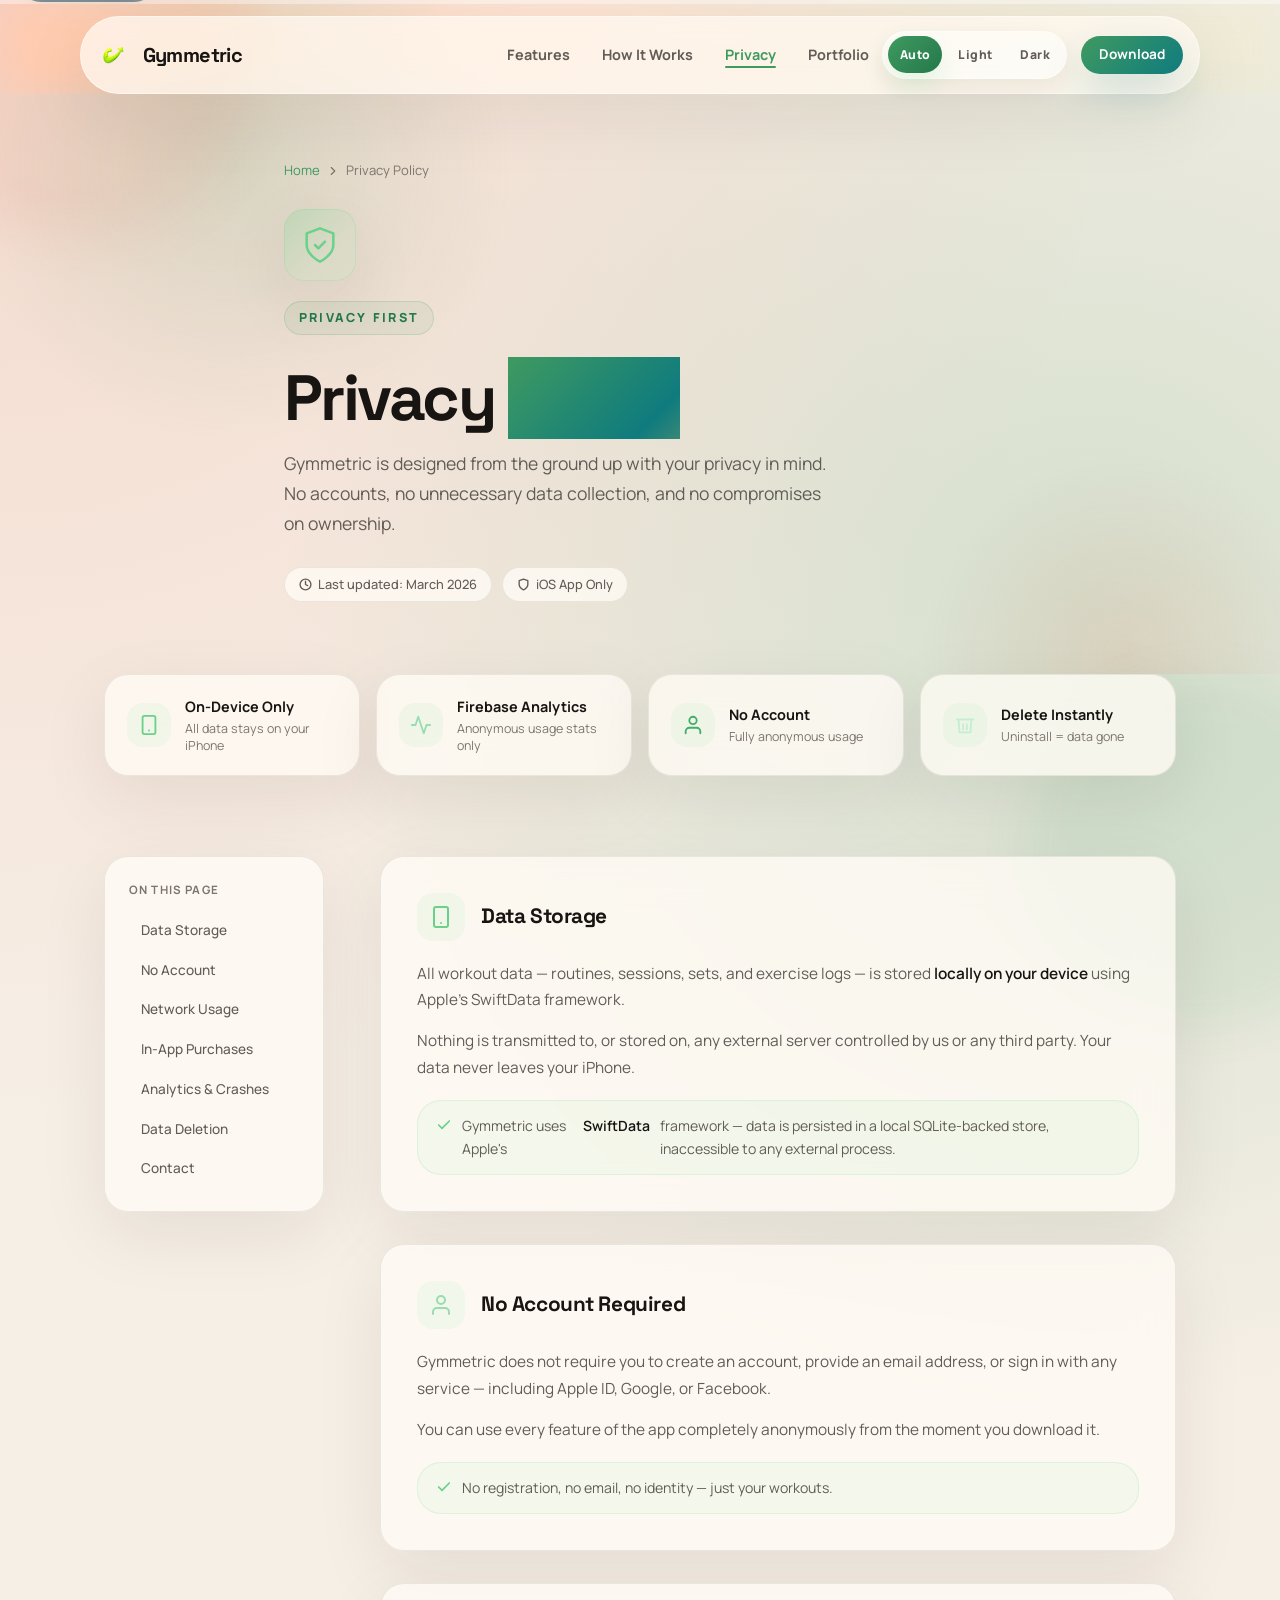
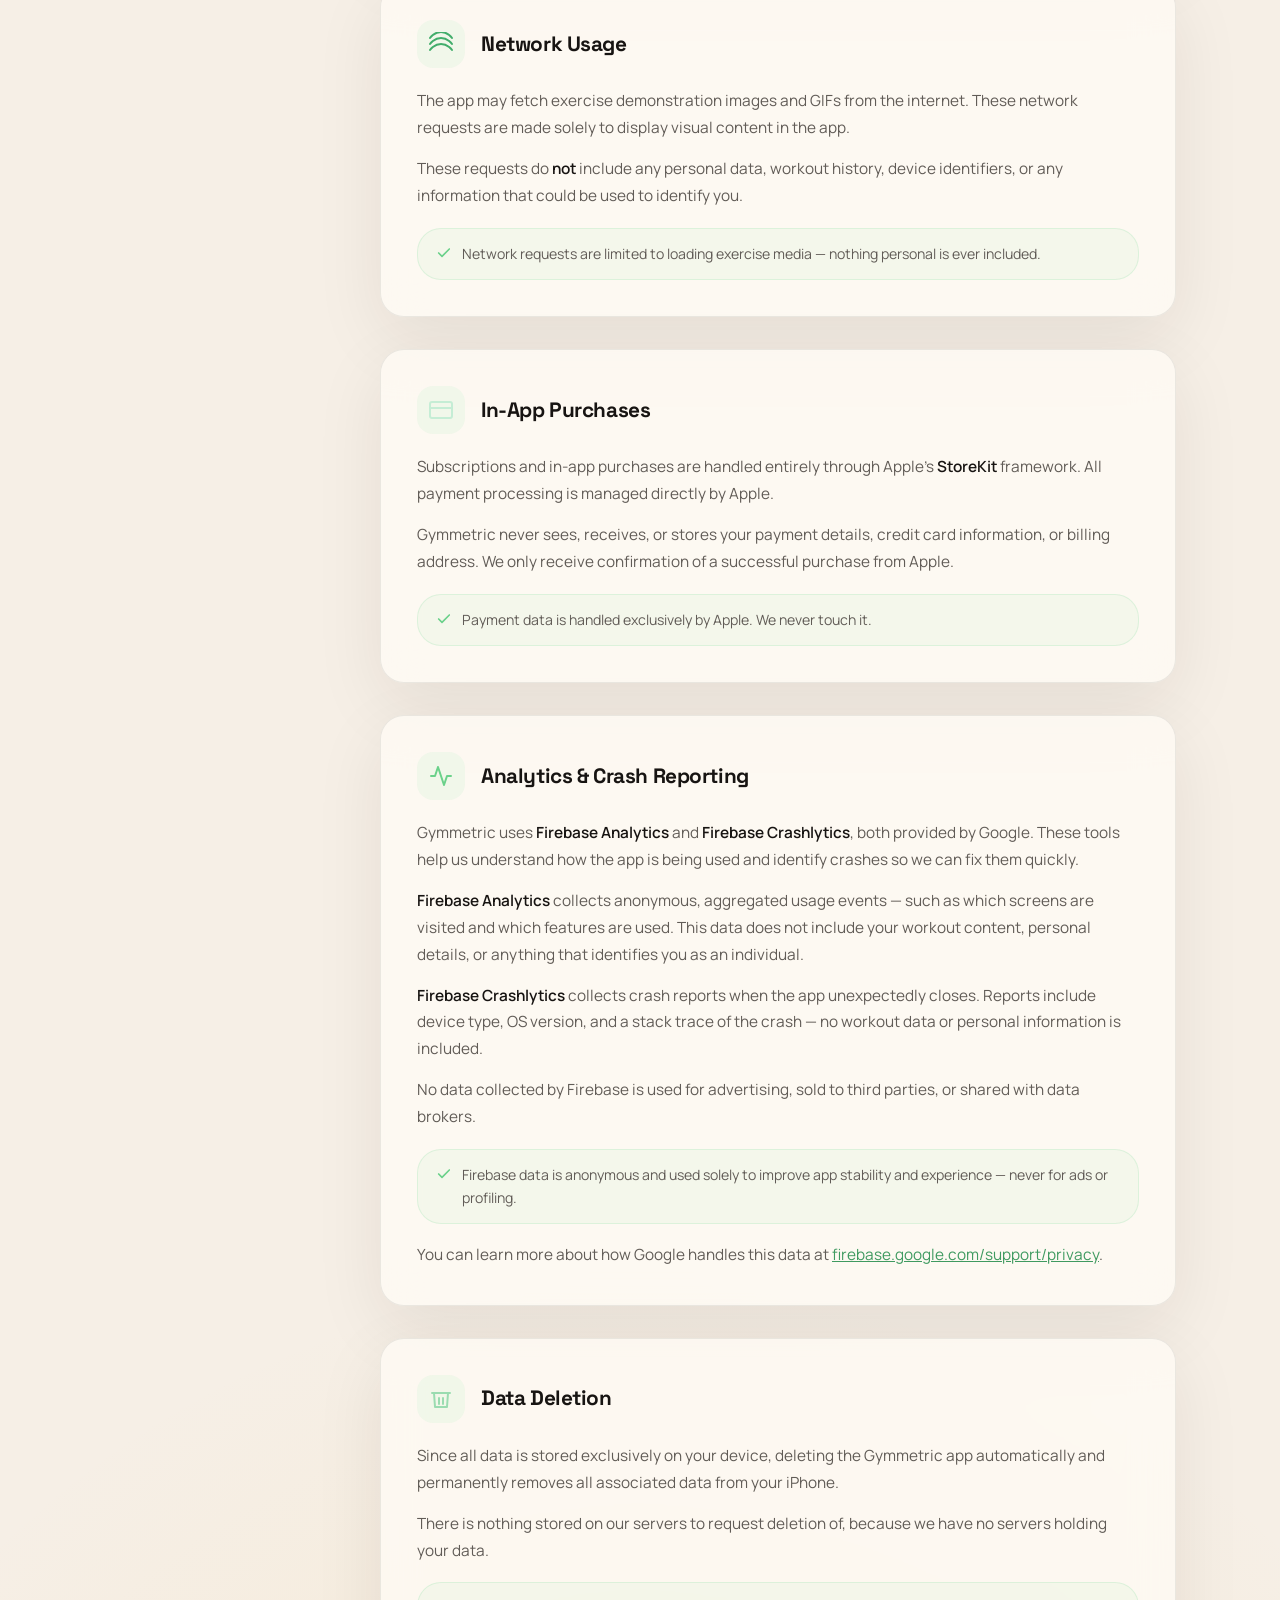
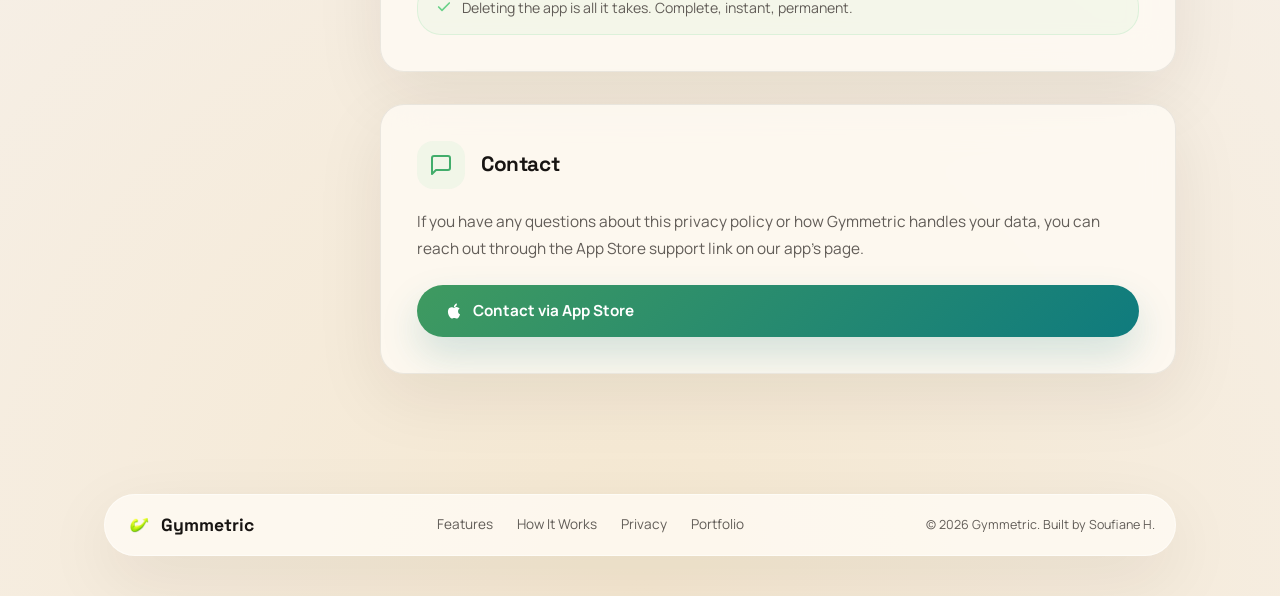
==== commit 0cb6a343: "feat: new theme" ====
--- a/privacy.html
+++ b/privacy.html
@@ -4,16 +4,30 @@
     <meta charset="UTF-8">
     <meta name="viewport" content="width=device-width, initial-scale=1.0">
     <title>Privacy Policy — Gymmetric</title>
-    <meta name="description" content="Gymmetric's privacy policy. Your workout data stays on your device. No accounts, no tracking, no ads.">
+    <meta name="description" content="Gymmetric's privacy policy. Your workout data stays on your device, with no accounts and no advertising-based tracking.">
+    <script>
+        (function () {
+            try {
+                var mode = localStorage.getItem('site-theme-mode') || 'system';
+                var prefersDark = window.matchMedia('(prefers-color-scheme: dark)').matches;
+                var resolved = mode === 'dark' || (mode === 'system' && prefersDark) ? 'dark' : 'light';
+                document.documentElement.setAttribute('data-theme-mode', mode);
+                document.documentElement.setAttribute('data-theme', resolved);
+                document.documentElement.style.colorScheme = resolved;
+            } catch (error) {}
+        })();
+    </script>
     <link rel="stylesheet" href="assets/css/styles.css">
     <link rel="stylesheet" href="assets/css/privacy.css">
     <link rel="icon" type="image/png" href="assets/images/logo.png">
     <link rel="apple-touch-icon" href="assets/images/logo.png">
     <link rel="preconnect" href="https://fonts.googleapis.com">
     <link rel="preconnect" href="https://fonts.gstatic.com" crossorigin>
-    <link href="https://fonts.googleapis.com/css2?family=Montserrat:wght@400;500;600;700;800;900&display=swap" rel="stylesheet">
+    <link href="https://fonts.googleapis.com/css2?family=Manrope:wght@400;500;600;700;800&amp;family=Space+Grotesk:wght@500;700&amp;display=swap" rel="stylesheet">
 </head>
 <body class="privacy-page">
+    <a class="skip-link" href="#main-content">Skip to content</a>
+    <div class="scroll-progress" aria-hidden="true"><span></span></div>
 
     <!-- ======================== NAV ======================== -->
     <nav class="nav nav--scrolled" id="nav">
@@ -26,7 +40,13 @@
                 <li><a href="index.html#features">Features</a></li>
                 <li><a href="index.html#how-it-works">How It Works</a></li>
                 <li><a href="privacy.html" class="active">Privacy</a></li>
+                <li><a href="../index.html">Portfolio</a></li>
             </ul>
+            <div class="theme-switcher theme-switcher--nav" role="group" aria-label="Color theme">
+                <button class="theme-switcher__button" type="button" data-theme-option="system" aria-pressed="true">Auto</button>
+                <button class="theme-switcher__button" type="button" data-theme-option="light" aria-pressed="false">Light</button>
+                <button class="theme-switcher__button" type="button" data-theme-option="dark" aria-pressed="false">Dark</button>
+            </div>
             <a href="https://apps.apple.com/ma/app/gymmetric-gym-workout-tracker/id6747186413" target="_blank" rel="noopener" class="btn btn--sm btn--primary nav__cta">Download</a>
             <button class="nav__hamburger" id="hamburger" aria-label="Toggle menu">
                 <span></span><span></span><span></span>
@@ -40,10 +60,19 @@
             <li><a href="index.html#features">Features</a></li>
             <li><a href="index.html#how-it-works">How It Works</a></li>
             <li><a href="privacy.html">Privacy</a></li>
+            <li><a href="../index.html">Portfolio</a></li>
+            <li class="mobile-menu__theme">
+                <div class="theme-switcher theme-switcher--mobile" role="group" aria-label="Color theme">
+                    <button class="theme-switcher__button" type="button" data-theme-option="system" aria-pressed="true">Auto</button>
+                    <button class="theme-switcher__button" type="button" data-theme-option="light" aria-pressed="false">Light</button>
+                    <button class="theme-switcher__button" type="button" data-theme-option="dark" aria-pressed="false">Dark</button>
+                </div>
+            </li>
             <li><a href="https://apps.apple.com/ma/app/gymmetric-gym-workout-tracker/id6747186413" target="_blank" rel="noopener" class="btn btn--primary btn--block">Download</a></li>
         </ul>
     </div>
 
+    <main id="main-content">
     <!-- ======================== PAGE HERO ======================== -->
     <section class="priv-hero">
         <div class="priv-hero__glow priv-hero__glow--1"></div>
@@ -64,7 +93,7 @@
                 </div>
                 <span class="badge">Privacy First</span>
                 <h1 class="priv-hero__title">Privacy <span class="gradient-text">Policy</span></h1>
-                <p class="priv-hero__subtitle">Gymmetric is designed from the ground up with your privacy in mind. No accounts, no tracking, no compromises.</p>
+                <p class="priv-hero__subtitle">Gymmetric is designed from the ground up with your privacy in mind. No accounts, no unnecessary data collection, and no compromises on ownership.</p>
                 <div class="priv-hero__meta">
                     <span class="priv-meta-pill">
                         <svg width="13" height="13" viewBox="0 0 24 24" fill="none" stroke="currentColor" stroke-width="2.5" stroke-linecap="round" stroke-linejoin="round"><circle cx="12" cy="12" r="10"/><path d="M12 6v6l4 2"/></svg>
@@ -270,6 +299,7 @@
             </div>
         </div>
     </section>
+    </main>
 
     <!-- ======================== FOOTER ======================== -->
     <footer class="footer">
@@ -283,8 +313,9 @@
                     <a href="index.html#features">Features</a>
                     <a href="index.html#how-it-works">How It Works</a>
                     <a href="privacy.html">Privacy</a>
-                </div>
-                <p class="footer__copy">&copy; 2026 Gymmetric. All rights reserved.</p>
+                    <a href="../index.html">Portfolio</a>
+                </div>
+                <p class="footer__copy">&copy; 2026 Gymmetric. Built by Soufiane H.</p>
             </div>
         </div>
     </footer>
--- a/assets/css/styles.css
+++ b/assets/css/styles.css
@@ -1137,3 +1137,824 @@
         height: 460px;
     }
 }
+
+/* ================================================
+   PORTFOLIO ALIGNMENT OVERRIDES
+   ================================================ */
+
+:root {
+    --primary: #3f9a60;
+    --primary-dark: #24784a;
+    --primary-light: #9adcb0;
+    --green: #3f9a60;
+    --blue: #0f7b7e;
+    --purple: #ee6a4d;
+    --pink: #efbf56;
+
+    --bg: #f6efe6;
+    --bg-subtle: #efe4d7;
+    --paper: rgba(255, 251, 245, 0.78);
+    --paper-solid: #fffaf4;
+    --bg-card: rgba(255, 251, 245, 0.78);
+    --bg-card-hover: rgba(255, 253, 249, 0.94);
+    --border: rgba(23, 20, 18, 0.08);
+    --border-light: rgba(23, 20, 18, 0.16);
+
+    --text: #171412;
+    --text-secondary: #615c57;
+    --text-muted: #7d756d;
+
+    --radius-sm: 12px;
+    --radius: 16px;
+    --radius-lg: 24px;
+    --radius-xl: 32px;
+
+    --shadow-sm: 0 10px 24px rgba(43, 30, 18, 0.07);
+    --shadow: 0 22px 70px rgba(43, 30, 18, 0.08);
+    --shadow-lg: 0 24px 90px rgba(43, 30, 18, 0.16);
+    --shadow-soft: 0 22px 70px rgba(43, 30, 18, 0.08);
+    --shadow-glow: 0 18px 38px rgba(63, 154, 96, 0.18);
+}
+
+html {
+    scroll-behavior: smooth;
+}
+
+body {
+    font-family: "Manrope", -apple-system, BlinkMacSystemFont, "Segoe UI", sans-serif;
+    background:
+        radial-gradient(circle at top left, rgba(238, 106, 77, 0.16), transparent 28%),
+        radial-gradient(circle at 85% 16%, rgba(63, 154, 96, 0.18), transparent 24%),
+        radial-gradient(circle at 50% 100%, rgba(239, 191, 86, 0.15), transparent 24%),
+        var(--bg);
+    color: var(--text);
+}
+
+body::before,
+body::after {
+    content: "";
+    position: fixed;
+    z-index: -2;
+    width: 22rem;
+    height: 22rem;
+    border-radius: 50%;
+    filter: blur(24px);
+    opacity: 0.35;
+    pointer-events: none;
+    animation: drift 14s ease-in-out infinite;
+}
+
+body::before {
+    top: -7rem;
+    left: -6rem;
+    background: rgba(238, 106, 77, 0.25);
+}
+
+body::after {
+    right: -6rem;
+    bottom: -8rem;
+    background: rgba(63, 154, 96, 0.22);
+    animation-delay: -7s;
+}
+
+@keyframes drift {
+    0%, 100% { transform: translate3d(0, 0, 0) scale(1); }
+    50% { transform: translate3d(1.6rem, -1.2rem, 0) scale(1.08); }
+}
+
+.skip-link {
+    position: absolute;
+    left: 1rem;
+    top: -3rem;
+    padding: 0.75rem 1rem;
+    border-radius: 999px;
+    background: #13313f;
+    color: #fff;
+    transition: top 0.2s ease;
+    z-index: 140;
+}
+
+.skip-link:focus {
+    top: 1rem;
+}
+
+.scroll-progress {
+    position: fixed;
+    top: 0;
+    left: 0;
+    width: 100%;
+    height: 4px;
+    z-index: 160;
+    background: rgba(255, 255, 255, 0.4);
+    backdrop-filter: blur(10px);
+}
+
+.scroll-progress span {
+    display: block;
+    width: 100%;
+    height: 100%;
+    transform-origin: left center;
+    transform: scaleX(0);
+    background: linear-gradient(90deg, var(--primary), var(--blue), var(--pink));
+}
+
+.section-title,
+.hero__title,
+.footer__brand,
+.nav__logo {
+    font-family: "Space Grotesk", sans-serif;
+}
+
+.gradient-text {
+    background: linear-gradient(135deg, var(--primary) 0%, var(--blue) 45%, var(--pink) 100%);
+    background-size: 220% 100%;
+}
+
+.badge {
+    font-size: 0.78rem;
+    font-weight: 800;
+    letter-spacing: 0.18em;
+    color: var(--primary-dark);
+    background: rgba(63, 154, 96, 0.08);
+    border: 1px solid rgba(63, 154, 96, 0.18);
+    border-radius: 999px;
+}
+
+.btn {
+    border-radius: 999px;
+    font-weight: 700;
+}
+
+.btn--primary {
+    background: linear-gradient(135deg, var(--primary), var(--blue));
+    box-shadow: 0 18px 38px rgba(15, 123, 126, 0.18);
+}
+
+.btn--primary:hover {
+    background: linear-gradient(135deg, #4aaa6f, #11868a);
+    box-shadow: 0 20px 42px rgba(15, 123, 126, 0.22);
+}
+
+.btn--ghost,
+.btn--outline {
+    background: rgba(255, 255, 255, 0.48);
+    color: var(--text);
+    border: 1px solid var(--border);
+}
+
+.btn--ghost:hover,
+.btn--outline:hover {
+    background: rgba(255, 255, 255, 0.76);
+    color: var(--text);
+    border-color: var(--border-light);
+}
+
+.nav {
+    height: auto;
+    padding: 1rem 0 0;
+    background: transparent;
+}
+
+.nav__inner {
+    min-height: var(--nav-h);
+    padding: 0.85rem 1rem;
+    border: 1px solid rgba(255, 255, 255, 0.5);
+    border-radius: 999px;
+    background: rgba(255, 249, 241, 0.75);
+    box-shadow: var(--shadow-soft);
+    backdrop-filter: blur(18px);
+    -webkit-backdrop-filter: blur(18px);
+    transition: transform 0.25s ease, box-shadow 0.25s ease, background 0.25s ease;
+}
+
+.nav--scrolled .nav__inner {
+    background: rgba(255, 251, 245, 0.92);
+    box-shadow: var(--shadow-lg);
+    transform: translateY(0.15rem);
+}
+
+.nav__logo {
+    gap: 0.85rem;
+    font-weight: 700;
+    letter-spacing: -0.03em;
+}
+
+.nav__logo-img,
+.footer__logo-img {
+    mix-blend-mode: normal;
+}
+
+.nav__links a {
+    color: var(--text-secondary);
+    font-weight: 700;
+}
+
+.nav__links a.active,
+.nav__links a:hover {
+    color: var(--text);
+}
+
+.nav__links a.active::after,
+.nav__links a:hover::after {
+    width: 100%;
+}
+
+.mobile-menu {
+    left: 50%;
+    right: auto;
+    top: calc(var(--nav-h) + 1.1rem);
+    width: min(100% - 1rem, var(--container));
+    transform: translate(-50%, -110%);
+    background: rgba(255, 249, 241, 0.92);
+    border: 1px solid rgba(255, 255, 255, 0.52);
+    border-radius: 28px;
+    box-shadow: var(--shadow-lg);
+}
+
+.mobile-menu.open {
+    transform: translate(-50%, 0);
+}
+
+.mobile-menu a {
+    color: var(--text-secondary);
+}
+
+.mobile-menu a:hover {
+    color: var(--text);
+}
+
+.hero {
+    min-height: 100vh;
+    padding-top: 0;
+}
+
+.hero::before {
+    background: radial-gradient(circle, rgba(238, 106, 77, 0.12) 0%, transparent 70%);
+}
+
+.hero__bg-glow {
+    background: radial-gradient(circle, rgba(63, 154, 96, 0.18) 0%, transparent 70%);
+}
+
+.hero__bg-grid {
+    opacity: 0.32;
+}
+
+.hero__inner {
+    position: relative;
+    z-index: 1;
+    display: grid;
+    grid-template-columns: minmax(0, 1.05fr) minmax(320px, 0.95fr);
+    gap: 2rem;
+    align-items: center;
+    padding: 8rem 24px 4rem;
+}
+
+.hero__content {
+    text-align: left;
+}
+
+.hero__title {
+    font-size: clamp(3.3rem, 7vw, 6rem);
+    line-height: 0.98;
+    letter-spacing: -0.05em;
+    color: var(--text);
+}
+
+.hero__subtitle,
+.section-subtitle,
+.feature-card__desc,
+.step__desc,
+.showcase-card p,
+.privacy__intro,
+.privacy__card p,
+.footer__copy {
+    color: var(--text-secondary);
+}
+
+.hero__portfolio-note {
+    margin-top: 1rem;
+    color: var(--text-muted);
+    font-size: 0.94rem;
+    font-weight: 600;
+}
+
+.hero__stats {
+    padding: 1rem 1.25rem;
+    background: rgba(255, 255, 255, 0.58);
+    border: 1px solid var(--border);
+    border-radius: var(--radius-lg);
+    box-shadow: var(--shadow-sm);
+    width: fit-content;
+}
+
+.hero__stat-label {
+    color: var(--text-secondary);
+}
+
+.phone-mockup {
+    filter: drop-shadow(0 24px 90px rgba(43, 30, 18, 0.18));
+}
+
+.phone-mockup__frame {
+    background: linear-gradient(155deg, rgba(19, 49, 63, 0.98), rgba(15, 123, 126, 0.92));
+    border: 1px solid rgba(255, 255, 255, 0.18);
+}
+
+.phone-mockup__notch {
+    background: #102228;
+}
+
+.features,
+.showcase,
+.privacy,
+.creator-bridge {
+    position: relative;
+}
+
+.how-it-works,
+.cta {
+    background: linear-gradient(180deg, rgba(255, 255, 255, 0.28), rgba(255, 251, 245, 0.06));
+}
+
+.feature-card,
+.showcase-card,
+.privacy__card,
+.priv-summary__item,
+.priv-toc,
+.priv-section,
+.step__content {
+    background: var(--paper);
+    border: 1px solid rgba(255, 255, 255, 0.48);
+    box-shadow: var(--shadow-soft);
+    backdrop-filter: blur(20px);
+    -webkit-backdrop-filter: blur(20px);
+}
+
+.feature-card:hover,
+.showcase-card:hover,
+.privacy__card:hover {
+    box-shadow: var(--shadow-lg);
+}
+
+.feature-card__icon,
+.privacy__icon,
+.priv-section__icon,
+.priv-summary__icon,
+.step__icon-wrap {
+    background: rgba(63, 154, 96, 0.08);
+}
+
+.step__content {
+    border-radius: var(--radius-xl);
+}
+
+.step__number {
+    color: rgba(63, 154, 96, 0.2);
+}
+
+.showcase-card__emoji {
+    width: 3rem;
+    height: 3rem;
+    display: grid;
+    place-items: center;
+    margin: 0 auto 1rem;
+    border-radius: 50%;
+    background: rgba(255, 255, 255, 0.6);
+}
+
+.creator-bridge {
+    padding: 0 0 120px;
+}
+
+.creator-bridge__card {
+    padding: 2rem;
+    border-radius: var(--radius-xl);
+    background:
+        radial-gradient(circle at top right, rgba(239, 191, 86, 0.22), transparent 24%),
+        linear-gradient(155deg, rgba(19, 49, 63, 0.98), rgba(15, 123, 126, 0.92));
+    color: #fff;
+    box-shadow: var(--shadow-lg);
+}
+
+.creator-bridge__card .badge {
+    color: rgba(255, 255, 255, 0.78);
+    background: rgba(255, 255, 255, 0.08);
+    border-color: rgba(255, 255, 255, 0.16);
+}
+
+.creator-bridge__card .section-title,
+.creator-bridge__card .section-subtitle {
+    max-width: 16ch;
+}
+
+.creator-bridge__card .section-title {
+    color: #fff;
+}
+
+.creator-bridge__card .section-subtitle {
+    margin: 1rem 0 0;
+    color: rgba(255, 255, 255, 0.76);
+}
+
+.creator-bridge__actions {
+    display: flex;
+    flex-wrap: wrap;
+    gap: 0.85rem;
+    margin-top: 1.75rem;
+}
+
+.creator-bridge__card .btn--ghost {
+    color: #fff;
+    border-color: rgba(255, 255, 255, 0.18);
+    background: rgba(255, 255, 255, 0.08);
+}
+
+.privacy__inner,
+.cta__inner {
+    padding: 2rem;
+    background: var(--paper);
+    border: 1px solid rgba(255, 255, 255, 0.48);
+    border-radius: var(--radius-xl);
+    box-shadow: var(--shadow-soft);
+}
+
+.cta__inner {
+    background:
+        radial-gradient(circle at top right, rgba(63, 154, 96, 0.12), transparent 24%),
+        var(--paper);
+}
+
+.cta__glow {
+    background: radial-gradient(circle, rgba(63, 154, 96, 0.12), transparent 70%);
+}
+
+.footer {
+    padding-top: 0;
+    border-top: none;
+}
+
+.footer__inner {
+    flex-direction: row;
+    justify-content: space-between;
+    padding: 1rem 1.25rem;
+    border: 1px solid rgba(255, 255, 255, 0.48);
+    border-radius: var(--radius-xl);
+    background: rgba(255, 251, 245, 0.78);
+    box-shadow: var(--shadow-soft);
+}
+
+.footer__links a {
+    color: var(--text-secondary);
+}
+
+.footer__links a:hover {
+    color: var(--text);
+}
+
+.reveal {
+    filter: blur(12px);
+    transition:
+        opacity 0.7s cubic-bezier(.4,0,.2,1),
+        transform 0.7s cubic-bezier(.4,0,.2,1),
+        filter 0.7s cubic-bezier(.4,0,.2,1);
+}
+
+.reveal.visible {
+    filter: blur(0);
+}
+
+@media (max-width: 1024px) {
+    .hero__inner {
+        grid-template-columns: 1fr;
+        text-align: left;
+        padding-top: 7rem;
+        gap: 3rem;
+    }
+
+    .hero__subtitle {
+        margin-left: 0;
+        margin-right: 0;
+    }
+
+    .hero__actions,
+    .hero__stats {
+        justify-content: flex-start;
+    }
+
+    .creator-bridge__card .section-title,
+    .creator-bridge__card .section-subtitle {
+        max-width: none;
+    }
+
+    .footer__inner {
+        flex-direction: column;
+    }
+}
+
+@media (max-width: 768px) {
+    .nav {
+        padding-top: 0.6rem;
+    }
+
+    .nav__inner {
+        padding: 0.8rem 1rem;
+        border-radius: 28px;
+    }
+
+    .mobile-menu {
+        top: calc(var(--nav-h) + 0.7rem);
+    }
+
+    .hero__inner {
+        padding: 6.5rem 16px 3rem;
+    }
+
+    .hero__actions,
+    .creator-bridge__actions {
+        flex-direction: column;
+        align-items: stretch;
+    }
+
+    .hero__actions .btn,
+    .creator-bridge__actions .btn {
+        width: 100%;
+    }
+
+    .hero__stats {
+        width: 100%;
+    }
+
+    .privacy__inner,
+    .cta__inner,
+    .creator-bridge__card {
+        padding: 1.5rem;
+    }
+}
+
+@media (max-width: 480px) {
+    .footer__links {
+        flex-direction: column;
+        gap: 0.75rem;
+        text-align: center;
+    }
+}
+
+@media (prefers-reduced-motion: reduce) {
+    html {
+        scroll-behavior: auto;
+    }
+
+    *,
+    *::before,
+    *::after {
+        animation: none !important;
+        transition: none !important;
+    }
+
+    .reveal {
+        opacity: 1;
+        transform: none;
+        filter: none;
+    }
+}
+
+.phone-mockup--asset {
+    position: relative;
+    width: min(100%, 400px);
+    margin-inline: auto;
+    filter: none;
+    perspective: 1200px;
+    transform-style: preserve-3d;
+    animation: phone-float 6s ease-in-out infinite;
+    will-change: transform;
+}
+
+.phone-mockup--asset::before {
+    content: "";
+    position: absolute;
+    inset: 10% 8% 12%;
+    border-radius: 2.75rem;
+    background: radial-gradient(circle, rgba(107, 209, 138, 0.24), transparent 68%);
+    filter: blur(22px);
+    z-index: -2;
+    animation: gymmetric-mockup-glow 4.4s ease-in-out infinite;
+}
+
+.phone-mockup--asset::after {
+    content: "";
+    position: absolute;
+    left: 12%;
+    right: 12%;
+    bottom: -3%;
+    height: 12%;
+    border-radius: 999px;
+    background: rgba(18, 27, 22, 0.24);
+    filter: blur(18px);
+    z-index: -3;
+    animation: mockup-shadow-breathe 6s ease-in-out infinite;
+}
+
+.phone-mockup__asset {
+    position: relative;
+    z-index: 1;
+    width: 100%;
+    height: auto;
+    display: block;
+    filter: drop-shadow(0 28px 88px rgba(43, 30, 18, 0.2));
+    will-change: transform;
+}
+
+@keyframes gymmetric-mockup-glow {
+    0%,
+    100% {
+        opacity: 0.62;
+        transform: scale(0.94);
+    }
+
+    50% {
+        opacity: 1;
+        transform: scale(1.04);
+    }
+}
+
+@keyframes mockup-shadow-breathe {
+    0%,
+    100% {
+        opacity: 0.3;
+        transform: scaleX(0.92);
+    }
+
+    50% {
+        opacity: 0.18;
+        transform: translateY(8px) scaleX(1.04);
+    }
+}
+
+@media (max-width: 768px) {
+    .phone-mockup--asset {
+        width: min(100%, 340px);
+    }
+}
+
+/* ================================================
+   THEME MODES
+   ================================================ */
+
+:root {
+    color-scheme: light;
+}
+
+:root[data-theme="dark"] {
+    color-scheme: dark;
+    --primary: #6BD18A;
+    --primary-dark: #42AD6B;
+    --primary-light: #9ADCB0;
+    --green: #6BD18A;
+    --blue: #6BD18A;
+    --purple: #8B5CF6;
+    --pink: #E05D9E;
+
+    --bg: #0c1510;
+    --bg-subtle: #132019;
+    --paper: rgba(14, 24, 18, 0.84);
+    --paper-solid: #101812;
+    --bg-card: rgba(18, 29, 22, 0.88);
+    --bg-card-hover: rgba(24, 37, 29, 0.94);
+    --border: rgba(173, 224, 189, 0.14);
+    --border-light: rgba(173, 224, 189, 0.28);
+
+    --text: #EEF7F0;
+    --text-secondary: #ADC4B5;
+    --text-muted: #7A9E86;
+
+    --shadow-sm: 0 12px 24px rgba(0, 0, 0, 0.22);
+    --shadow: 0 24px 76px rgba(0, 0, 0, 0.3);
+    --shadow-lg: 0 30px 96px rgba(0, 0, 0, 0.42);
+    --shadow-soft: 0 24px 76px rgba(0, 0, 0, 0.28);
+}
+
+.nav__inner {
+    gap: 0.85rem;
+}
+
+.nav__links {
+    margin-left: auto;
+}
+
+.theme-switcher {
+    display: inline-flex;
+    align-items: center;
+    gap: 0.28rem;
+    padding: 0.3rem;
+    border: 1px solid rgba(255, 255, 255, 0.46);
+    border-radius: 999px;
+    background: rgba(255, 255, 255, 0.52);
+    box-shadow: var(--shadow-sm);
+}
+
+.theme-switcher__button {
+    border: none;
+    background: transparent;
+    color: var(--text-secondary);
+    font: inherit;
+    font-size: 0.76rem;
+    font-weight: 800;
+    letter-spacing: 0.04em;
+    padding: 0.55rem 0.72rem;
+    border-radius: 999px;
+    cursor: pointer;
+    transition: var(--transition);
+}
+
+.theme-switcher__button:hover,
+.theme-switcher__button:focus-visible {
+    color: var(--text);
+    outline: none;
+}
+
+.theme-switcher__button[aria-pressed="true"] {
+    color: #fff;
+    background: linear-gradient(135deg, var(--primary), var(--primary-dark));
+    box-shadow: 0 12px 24px rgba(107, 209, 138, 0.18);
+}
+
+.mobile-menu__theme {
+    padding-top: 0.35rem;
+}
+
+.mobile-menu__theme .theme-switcher {
+    width: 100%;
+    justify-content: space-between;
+}
+
+:root[data-theme="dark"] body {
+    background:
+        radial-gradient(circle at top left, rgba(107, 209, 138, 0.12), transparent 28%),
+        radial-gradient(circle at 85% 18%, rgba(66, 173, 107, 0.14), transparent 22%),
+        radial-gradient(circle at 50% 100%, rgba(107, 209, 138, 0.08), transparent 24%),
+        var(--bg);
+}
+
+:root[data-theme="dark"] body::before {
+    background: rgba(107, 209, 138, 0.18);
+}
+
+:root[data-theme="dark"] body::after {
+    background: rgba(66, 173, 107, 0.14);
+}
+
+:root[data-theme="dark"] .nav__inner,
+:root[data-theme="dark"] .mobile-menu,
+:root[data-theme="dark"] .hero__stats,
+:root[data-theme="dark"] .feature-card,
+:root[data-theme="dark"] .showcase-card,
+:root[data-theme="dark"] .privacy__card,
+:root[data-theme="dark"] .priv-summary__item,
+:root[data-theme="dark"] .priv-toc,
+:root[data-theme="dark"] .priv-section,
+:root[data-theme="dark"] .step__content,
+:root[data-theme="dark"] .privacy__inner,
+:root[data-theme="dark"] .cta__inner,
+:root[data-theme="dark"] .footer__inner,
+:root[data-theme="dark"] .theme-switcher,
+:root[data-theme="dark"] .priv-meta-pill {
+    background: var(--paper);
+    border-color: rgba(173, 224, 189, 0.14);
+    box-shadow: var(--shadow-soft);
+}
+
+:root[data-theme="dark"] .nav--scrolled .nav__inner {
+    background: rgba(12, 21, 16, 0.92);
+}
+
+:root[data-theme="dark"] .btn--ghost,
+:root[data-theme="dark"] .btn--outline {
+    background: rgba(16, 25, 20, 0.72);
+    color: var(--text);
+    border-color: rgba(173, 224, 189, 0.18);
+}
+
+:root[data-theme="dark"] .btn--ghost:hover,
+:root[data-theme="dark"] .btn--outline:hover {
+    background: rgba(23, 35, 28, 0.9);
+}
+
+:root[data-theme="dark"] .showcase-card__emoji {
+    background: rgba(16, 25, 20, 0.76);
+}
+
+:root[data-theme="dark"] .creator-bridge__card .btn--primary {
+    background: linear-gradient(135deg, var(--primary), var(--primary-dark));
+    color: #08110c;
+}
+
+:root[data-theme="dark"] .creator-bridge__card .btn--primary:hover {
+    background: linear-gradient(135deg, #7ADCA0, #4BBC78);
+}
+
+@media (max-width: 768px) {
+    .theme-switcher--nav {
+        display: none;
+    }
+}
--- a/assets/css/privacy.css
+++ b/assets/css/privacy.css
@@ -462,3 +462,77 @@
         flex-wrap: wrap;
     }
 }
+
+/* ================================================
+   PORTFOLIO ALIGNMENT OVERRIDES
+   ================================================ */
+
+.privacy-page .nav {
+    background: transparent;
+    border-bottom: none;
+}
+
+.privacy-page .nav__links a.active {
+    color: var(--primary);
+}
+
+.privacy-page .nav__links a.active::after {
+    width: 100%;
+}
+
+.priv-hero {
+    padding: calc(var(--nav-h) + 88px) 0 72px;
+}
+
+.priv-hero__glow--1 {
+    background: radial-gradient(circle, rgba(63, 154, 96, 0.16) 0%, transparent 65%);
+}
+
+.priv-hero__glow--2 {
+    background: radial-gradient(circle, rgba(238, 106, 77, 0.12) 0%, transparent 65%);
+}
+
+.priv-hero__icon,
+.priv-summary__item,
+.priv-toc,
+.priv-section {
+    box-shadow: var(--shadow-soft);
+}
+
+.priv-hero__title,
+.priv-section__title {
+    font-family: "Space Grotesk", sans-serif;
+}
+
+.priv-meta-pill,
+.priv-contact-btn {
+    border-radius: 999px;
+}
+
+.priv-highlight {
+    border-radius: var(--radius-lg);
+}
+
+.priv-section:hover {
+    box-shadow: var(--shadow-lg);
+}
+
+.priv-contact-btn {
+    background: linear-gradient(135deg, var(--primary), var(--blue));
+    box-shadow: 0 18px 38px rgba(15, 123, 126, 0.18);
+}
+
+.priv-contact-btn:hover {
+    background: linear-gradient(135deg, #4aaa6f, #11868a);
+    box-shadow: 0 20px 42px rgba(15, 123, 126, 0.22);
+}
+
+:root[data-theme="dark"] .priv-highlight {
+    background: rgba(107, 209, 138, 0.08);
+    border-color: rgba(107, 209, 138, 0.18);
+}
+
+:root[data-theme="dark"] .priv-toc__link:hover,
+:root[data-theme="dark"] .priv-toc__link.active {
+    background: rgba(107, 209, 138, 0.1);
+}
